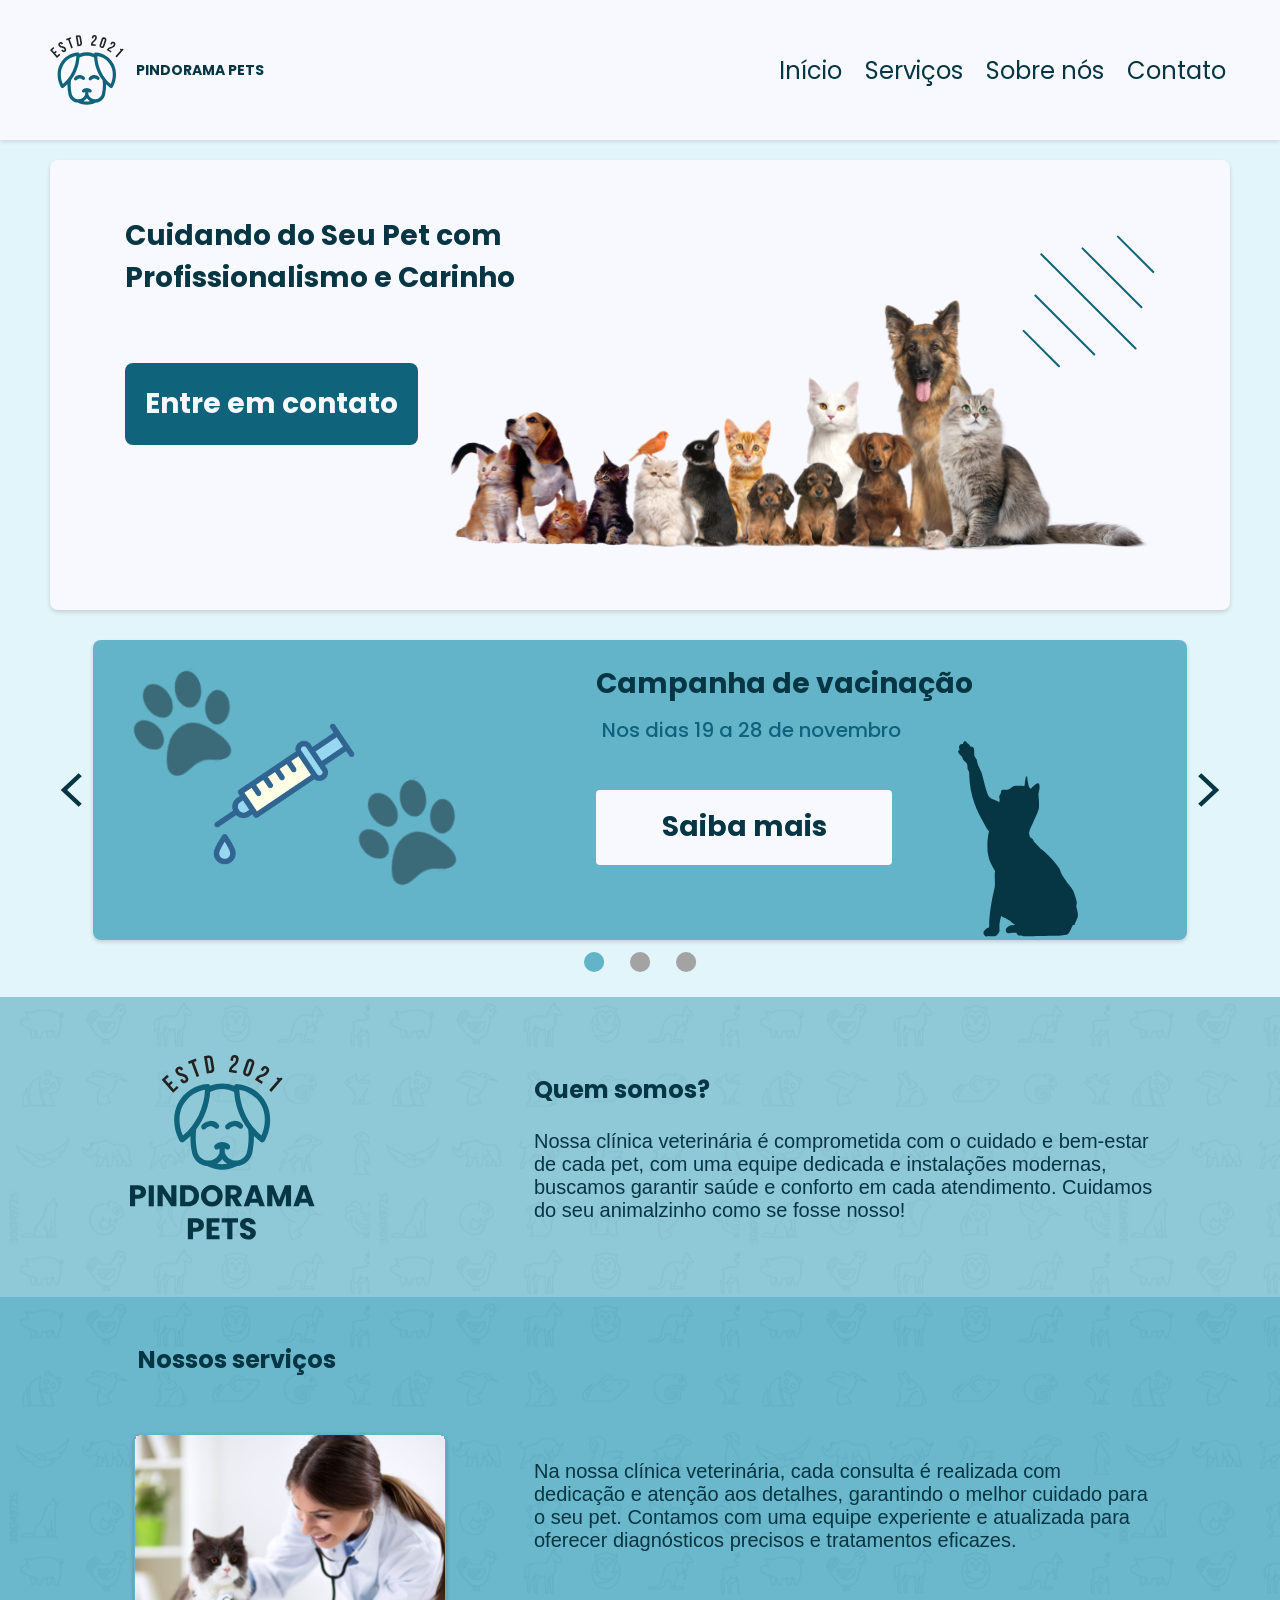
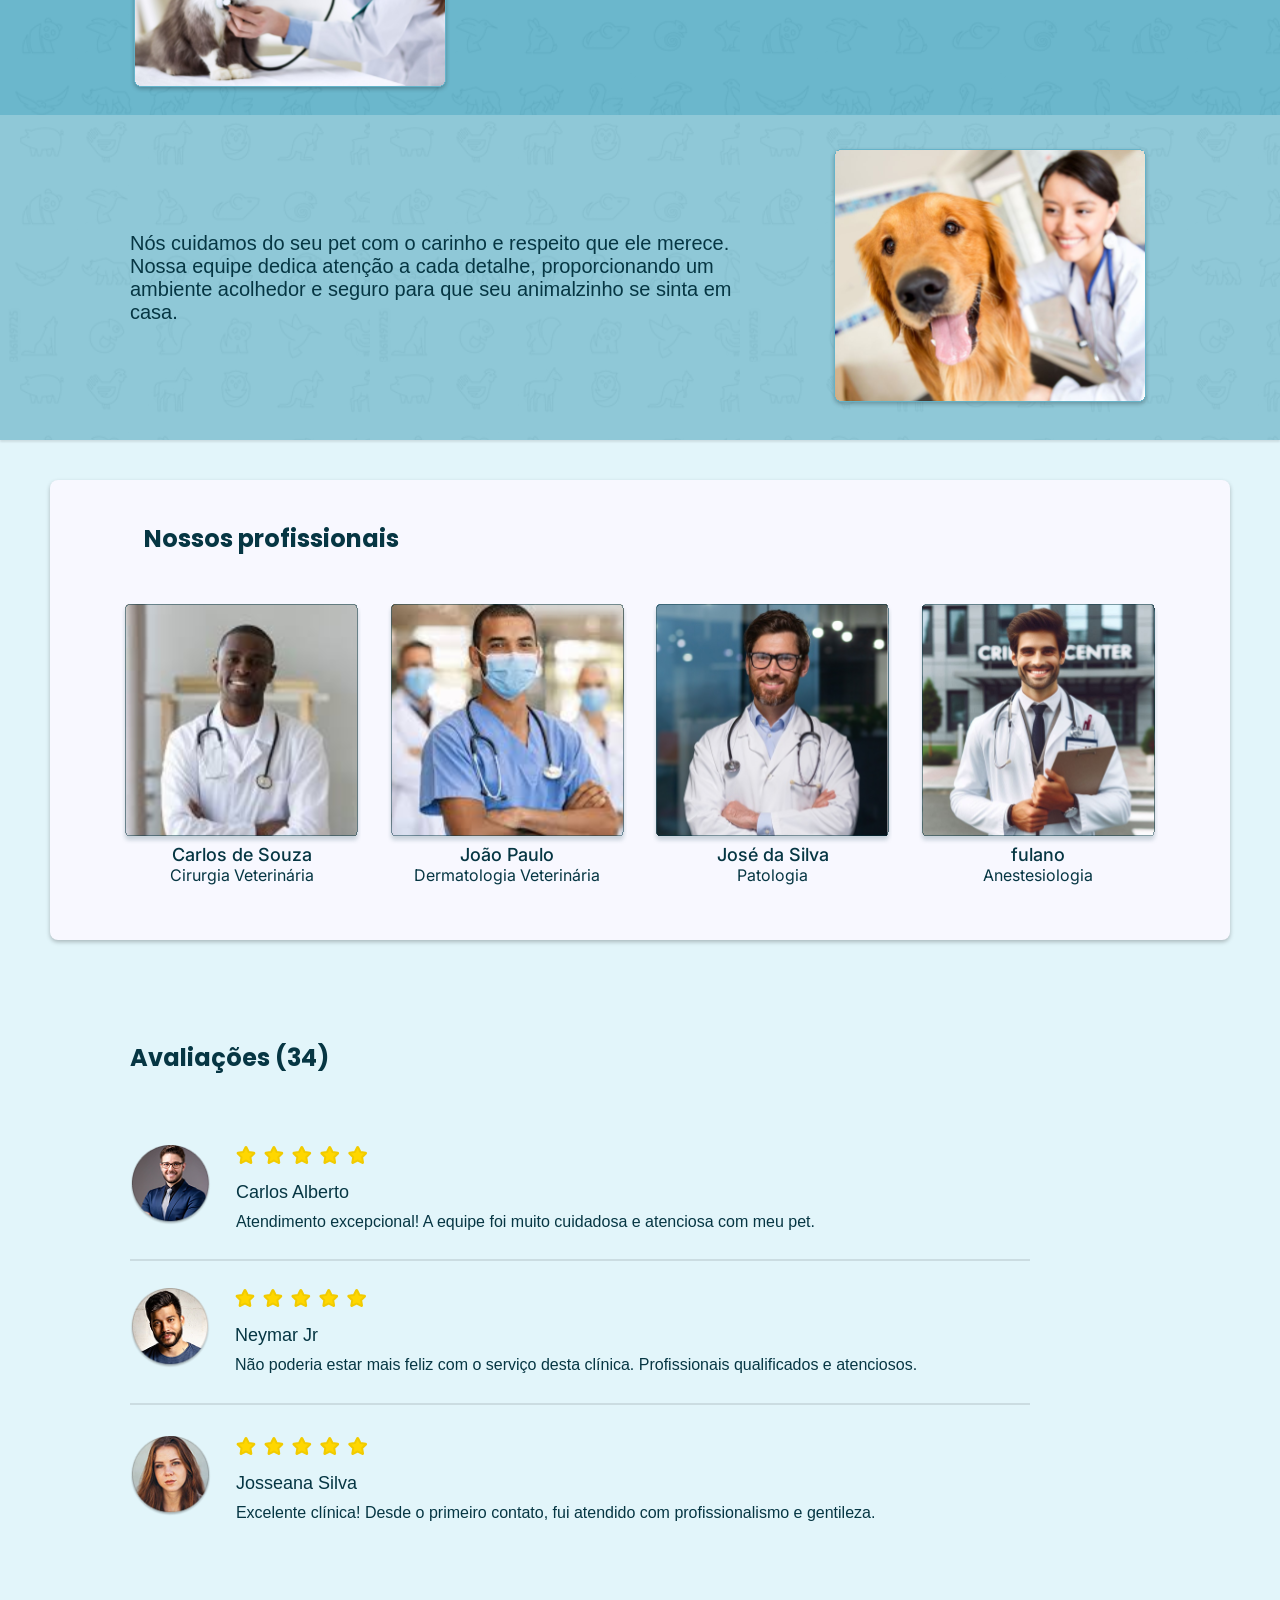
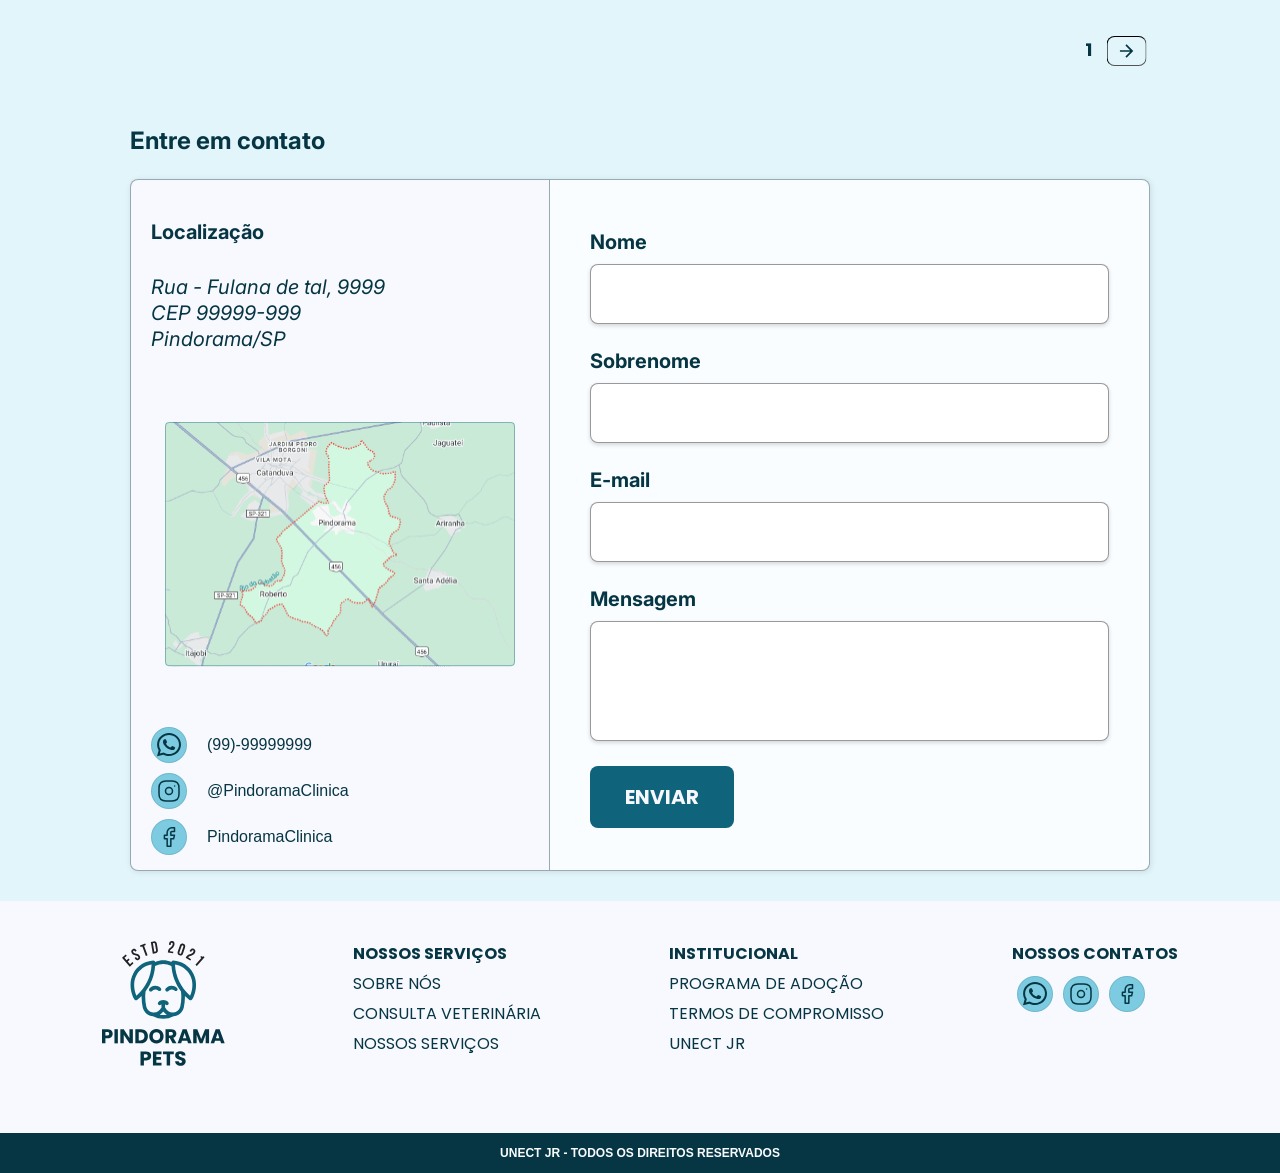
==== desktopModel.html @ da884e1f "feat: Ajuste da section "quem-somos" e ajuste para telas bem pequenas" ====
<!DOCTYPE html>

<html lang ="pt-BR">
    <head>
        <meta charset= "UTF-8">
        <meta name= "viewport" content= "width=device-width, initial-scale=1.0">
        <title>Pindorama Pets - Veterinária</title>

        <!--ícone da aba-->
        <link rel= "icon" href= "./imagens/logo/logo.svg">
        
        <!--Importação da fonte poppins-->
        <link rel="preconnect" href="https://fonts.googleapis.com">
        <link rel="preconnect" href="https://fonts.gstatic.com" crossorigin>
        <link href="https://fonts.googleapis.com/css2?family=Inter:ital,opsz,wght@0,14..32,100..900;1,14..32,100..900&
        family=Open+Sans:ital,wght@0,300..800;1,300..800&family=Poppins:ital,wght@0,100;0,200;0,300;0,400;0,500;0,600;
        0,700;0,800;0,900;1,100;1,200;1,300;1,400;1,500;1,600;1,700;1,800;1,900&display=swap" rel="stylesheet">
        
        <!--Arquivo de estilo externo-->
        <link rel="stylesheet" href= "style.css">

    </head>

    <body>
        <!--MENU-->
        <header>
            <div class = "container">
                <nav id= "nav-links">
                    <img id="menu-mobile" src = "imagens/header/menu.svg">
                    <div id= "nav-div">
                        <img id = "logoImagem" src = "imagens/logo/logoCompleta.svg" alt = "Logo Pindorama">
                        <span>PINDORAMA PETS</span>
                    </div>
                    
                    <ul>
                        <li><a href= "#inicio">Início</a></li>
                        <li><a href= "#servicos-1">Serviços</a></li>
                        <li><a href= "#quem-somos">Sobre nós</a></li>
                        <li><a href= "#contato">Contato</a></li>
                    </ul>
                </nav>
            </div>
        </header>
        
        <!--Conteúdo Principal-->
        <main>

            <!--Seçao Princial-->
            <section id = "inicio">
                <div class= "container">
                    <div id= "banner-central" >

                        <div class = "banner-central-imagens">
                            <!--Imagem dos pets-->
                            <img id = "pets-detalhe" src="imagens/banner-central/waveform.svg" alt="Detalhe">
                        </div>

                        <h1 id = texto-banner-central>Cuidando do Seu Pet com <br>Profissionalismo e Carinho</h1>
                        <a href= "#contato" id= "botao-banner">Entre em contato</a>

                        <div class = "banner-central-imagens">
                            <!--Imagem dos pets-->
                            <img id = "pets" src="imagens/banner-central/pets.svg" alt="Pets">
                        </div>
                    </div>

                    
                </div>
            </section>
           
            <!--Camapanha-->
           <section id= "campanha">
                <div class= "container" id ="campanha-coluna">

                    <div id="campanha-linha">

                        <button type="button" class="botao" id="arrow-back">
                            <img src="imagens/campanha/arrow-back.svg" alt="Seta Anterior">
                        </button>

                        <div id="carrossel-banners">

                            <!-------------------- Slide 1 -------------------->
                            <div class="slide banner-1 active">
                                <img id = "gato-sombra" src = "imagens/campanha/banner-1/gato-sombra.svg" alt="Sombra de gato">
                                <img id = "patinha-1" src = "imagens/campanha/banner-1/patinha.svg" alt="Patinha">
                                <img id = "patinha-2" src = "imagens/campanha/banner-1/patinha.svg" alt="Patinha">
                                <img id = "seringa" src = "imagens/campanha/banner-1/seringa.svg" alt="Seringa">
                                <span id = "titulo">Campanha de vacinação</span>
                                <span id = "texto">Nos dias 19 a 28 de novembro</span>
                                <button type="button" class="botao saiba-mais">Saiba mais</button>
                            </div>
                                
                            <!-------------------- Slide 2 -------------------->
                            <div class="slide banner-2">
                                <img id = "cachorro" src = "imagens/campanha/banner-2/cachorro.svg" alt = "Cachorro">
                                <img id = "gato-lateral" src = "imagens/campanha/banner-2/gato-lateral.svg" alt = "Gato espiando">
                                <span id = "titulo">Campanha de adoção</span>
                                <span id = "texto">Dê um lar cheio de amor a quem só quer te fazer feliz! 
                                    <br>Adote um amigo de quatro patas e transforme sua vida e a dele.</span>
                                <button type="button" class="botao saiba-mais">Saiba mais</button>
                            </div>
                                
                            <!-------------------- Slide 3 -------------------->
                            <div class="slide banner-3">
                                <img id = "agua" src = "imagens/campanha/banner-3/agua.svg" alt = "Gotas de água">
                                <img id = "gato-banho" src = "imagens/campanha/banner-3/gato-banho.svg" alt = "Gato tomando banho">
                                <img id = "guarda-chuve" src = "imagens/campanha/banner-3/guarda-chuva.svg" alt = "Guarda-chuva">
                                <span id = "titulo">Banho e tosa: cuidado e saúde para seu pet</span>
                                <span id = "texto">Nossa clínica dispõe do serviço de higiene para seu Pet 
                                    <br>permanecer limpo, cheiroso e longe de parasitas.  </span>
                                <button type="button" class="botao saiba-mais">Saiba mais</button>
                            </div>

                        </div>

                        <button type="button" class="botao" id="arrow-next">
                            <img src="imagens/campanha/arrow-next.svg" alt="Seta Próximo">
                        </button>

                    </div>

                    <div id="botoes-campanha">
                        <button type="button" class="botao botao-campanha active"></button>
                        
                        <button type="button" class="botao botao-campanha"></button>
                        
                        <button type="button" class="botao botao-campanha"></button>
                    </div>

                </div>
            </section> 
        

            <!--Quem somos?-->
            <section id="quem-somos">

                    <div class = "container-menor" id="div-quem-somos">

                        <div id="quem-somos-imagem">

                            <img id= "img-logo" src="imagens/logo/logoCompleta.svg">
                            <img id= "img-nome" src="imagens/logo/Logo-name.svg">

                        </div>
                        
                        <div id="quem-somos-texto">
                            <span id = "texto-titulo">Quem somos?</span>
                            <p><br>Nossa clínica veterinária é comprometida com o cuidado e bem-estar de cada pet, com uma equipe dedicada 
                            e instalações modernas, buscamos garantir saúde e conforto em cada atendimento.
                            <span id = "texto-destaque">Cuidamos do seu animalzinho como se fosse nosso!</span></p> 
                            
                        </div>

                    </div>

            </section>

            <!--Serviços-->
            <section id="servicos-1">

                <div class="container-menor" id="div-servicos-1">

                    <div id="servicos-1-imagem">

                        <span>Nossos serviços</span>
                        <img src="imagens/servicos/medica-gato.svg">

                    </div>

                    <p>Na nossa clínica veterinária, cada consulta é realizada com dedicação e atenção aos detalhes, 
                        garantindo o melhor cuidado para o seu pet. Contamos com uma equipe experiente e atualizada para 
                        oferecer diagnósticos precisos e tratamentos eficazes. </p>

                </div>

            </section>

            <section id="servicos-2">

                <div class="container-menor" id="div-servicos-2">

                    <p>Nós cuidamos do seu pet com o carinho e respeito que ele merece. Nossa equipe dedica atenção a cada 
                    detalhe, proporcionando um ambiente acolhedor e seguro para que seu animalzinho se sinta em casa. </p>

                    <img src="imagens/servicos/medica-cachorro.svg">

                </div>

            </section>

            <!-- Profissionais -->
            <section id="profissionais">
                <div class = "container" id = "div-profissionais">

                    <h2>Nossos profissionais</h2>
                    <div class="cards-profissionais">
                        <div class="card">
                            <img src="imagens/profissionais/medico1.svg" alt="Profissional 1">
                            <h3>Carlos de Souza</h3>
                            <p>Cirurgia Veterinária</p>
                        </div>
                        <div class="card">
                            <img src="imagens/profissionais/medico2.svg" alt="Profissional 2">
                            <h3>João Paulo</h3>
                            <p>Dermatologia Veterinária</p>
                        </div>
                        <div class="card">
                            <img src="imagens/profissionais/medico3.svg" alt="Profissional 3">
                            <h3>José da Silva</h3>
                            <p>Patologia</p>
                        </div>
                        <div class="card">
                            <img src="imagens/profissionais/medico4.svg" alt="Profissional 4">
                            <h3>fulano</h3>
                            <p>Anestesiologia</p>
                        </div>
                    </div>

                </div>
            </section>
            
            <!-- Avaliações -->
            <section id="avaliacoes">
                
                <div class="container-menor" id ="div-avaliacoes">

                    <h2>Avaliações (34)</h2>

                    <!---------------------- Página 1 ---------------------->

                    <div class="avaliacao active">

                        <img class = "user" src="imagens/avaliacoes/usuario 1.png" alt="Carlos Alberto">
                        <div class="avaliacao-coluna">

                            <img src="imagens/avaliacoes/stars.svg">
                            <h3>Carlos Alberto</h3>
                            <blockquote>Atendimento excepcional! A equipe foi muito cuidadosa e atenciosa com meu pet.</blockquote>
                        
                        </div>

                    </div>

                    <img class = "separacao" id = "separacao-1" src = "imagens/avaliacoes/separacao.svg" alt = "Separação">
                    
                    <div class="avaliacao pos-2 active">

                        <img class = "user" src="imagens/avaliacoes/usuario 2.png" alt="Neymar Jr">
                        <div class = "avaliacao-coluna">

                            <img src="imagens/avaliacoes/stars.svg">
                            <h3>Neymar Jr</h3>
                            <blockquote>Não poderia estar mais feliz com o serviço desta clínica. 
                                Profissionais qualificados e atenciosos.</blockquote>

                        </div>

                    </div>

                    <img class = "separacao" id = "separacao-2" src = "imagens/avaliacoes/separacao.svg" alt = "Separação">
                    
                    <div class="avaliacao pos-3 active">

                        <img class = "user" src="imagens/avaliacoes/usuario 3.png" alt="Jossana Silva">
                        <div class="usuario">
                            
                            <img src="imagens/avaliacoes/stars.svg">
                            <h3>Josseana Silva</h3>
                            <blockquote>Excelente clínica! Desde o primeiro contato, fui atendido com profissionalismo e gentileza.</blockquote>

                        </div>

                    </div>

                    <!---------------------- Página 2 ---------------------->

                    <div class="avaliacao">

                        <img class = "user" src="imagens/avaliacoes/usuario 1.png" alt="João Henrique">
                        <div class="usuario">
                            
                            <img src="imagens/avaliacoes/stars.svg">
                            <h3>João Henrique</h3>
                            <blockquote>Atendimento de primeira, cuidam muito bem dos animais e sempre explicam tudo com clareza.</blockquote>

                        </div>

                    </div>

                    <div class="avaliacao pos-2">

                        <img class = "user" src="imagens/avaliacoes/usuario 2.png" alt="Adamilton Jr">
                        <div class="usuario">
                            
                            <img src="imagens/avaliacoes/stars.svg">
                            <h3>Adamilton Jr</h3>
                            <blockquote>A clínica é muito bem equipada, e os profissionais são incríveis, mas o tempo de espera poderia ser menor.</blockquote>

                        </div>

                    </div>

                    <div class="avaliacao pos-3">

                        <img class = "user" src="imagens/avaliacoes/usuario 3.png" alt="Luciana da Silva">
                        <div class="usuario">
                            
                            <img src="imagens/avaliacoes/stars.svg">
                            <h3>Luciana da Silva</h3>
                            <blockquote>Profissionais capacitados e atenciosos, meu gato recebeu o melhor cuidado. Recomendo muito!</blockquote>

                        </div>

                    </div>

                    <!---------------------- Página 3 ---------------------->

                    <div class="avaliacao">

                        <img class = "user"src="imagens/avaliacoes/usuario 1.png" alt="Matheus Brito">
                        <div class="usuario">
                            
                            <img src="imagens/avaliacoes/stars.svg">
                            <h3>Matheus Brito</h3>
                            <blockquote>A equipe é super dedicada e o ambiente é acolhedor, perfeito para quem se importa com o bem-estar do pet.</blockquote>

                        </div>

                    </div>

                    <div class="avaliacao pos-2">

                        <img class = "user" src="imagens/avaliacoes/usuario 2.png" alt="Luiz Jr">
                        <div class="usuario">
                            
                            <img src="imagens/avaliacoes/stars.svg">
                            <h3>Luiz Jr</h3>
                            <blockquote>Atendimento excelente e muito atencioso! Meu pet recebeu todo o cuidado necessário e ficou ótimo.</blockquote>

                        </div>

                    </div>

                    <div class="avaliacao pos-3">

                        <img class = "user" src="imagens/avaliacoes/usuario 3.png" alt="Clariane da Silva">
                        <div class="usuario">
                            
                            <img src="imagens/avaliacoes/stars.svg">
                            <h3>Clariane da Silva</h3>
                            <blockquote>Fiquei satisfeita com o atendimento, mas achei os preços um pouco altos para alguns serviços.</blockquote>

                        </div>

                    </div>

                    <!----------------------- Botões ----------------------->

                    <div id = "paginas-avaliacao">

                        <button class = "seta" id = "seta-back"></button>
                        <span id = "pagina-atual-avaliacao">1</span>
                        <button class = "seta active" id = "seta-next"></button>

                    </div>

                </div>
            </section>
            
            <!-- Contato -->
            <section id="contato">
                <div class = "container-menor" id = "div-total-contato">
                    <h2>Entre em contato</h2>

                    <div class = "container-menor" id = "div-contato">
                        <div id = "div-localizacao">
                            <span id="titulo">Localização</span>
                            <span id="texto">
                                Rua - Fulana de tal, 9999<br>
                                CEP 99999-999<br>
                                Pindorama/SP
                            </span>
                            <img id = "mapa" src = "imagens/contato/mapa.svg">

                            <div id = "icones">

                                <div class = icon id = "whatsapp">
                                    <img id = "icon-whatsapp" src = "imagens/contato/icon-whatsapp.svg">
                                    <span>(99)-99999999</span>
                                </div>

                                <div class = icon id = "instagram">
                                    <img id = "icon-instagram" src = "imagens/contato/icon-instagram.svg">
                                    <span>@PindoramaClinica</span>
                                </div>

                                <div class = icon id = "facebook">
                                    <img id = "icon-facebook" src = "imagens/contato/icon-face.svg">
                                    <span>PindoramaClinica</span>
                                </div>

                            </div>

                        </div>

                        <form id = "form">

                            <div class="form-grupo">
                                <label for="nome">Nome</label>
                                <input type="text" id="nome" name="nome" required>
                            </div>

                            <div class="form-grupo">
                                <label for="sobrenome">Sobrenome</label>
                                <input type="text" id="sobrenome" name="sobrenome" required>
                            </div>

                            <div class="form-grupo">
                                <label for="email">E-mail</label>
                                <input type="email" id="email" name="email" required>
                            </div>

                            <div class="form-grupo">
                                <label for="mensagem">Mensagem</label>
                                <textarea id="mensagem" name="mensagem" row = "5" required></textarea>
                            </div>

                            <div class="form-grupo">
                                <button id = "submit" type="submit">ENVIAR</button>
                            </div>

                        </form>
                    </div>

                </div>
            </section>
        </main>
    
    <!-- Rodapé -->
        <footer>
            <div id="footer-linha">
                <div class="footer-coluna" id = "footer-imagem">
                    <img id= "footer-img-logo" src="imagens/logo/logoCompleta.svg">
                    <img id= "footer-img-nome" src="imagens/logo/Logo-name.svg">
                </div>
                <div class="footer-coluna">
                    <h4>NOSSOS SERVIÇOS</h4>
                    <ul>
                        <li>Sobre nós</li>
                        <li>Consulta veterinária </li>
                        <li>Nossos serviços</li>
                    </ul>
                </div>
                <div class="footer-coluna">
                    <h4>Institucional</h4>
                    <ul>
                        <li>Programa de adoção</li>
                        <li>Termos de compromisso</li>
                        <li>Unect Jr</li>
                    </ul>
                </div>
                <div class="footer-coluna">
                    <h4>Nossos contatos</h4>
                    <ul id = "contato-linha">
                        <li><img src = "imagens/contato/icon-whatsapp.svg"></li>
                        <li><img src = "imagens/contato/icon-instagram.svg"></li>
                        <li><img src = "imagens/contato/icon-face.svg"></li>
                    </ul>
                </div>
            </div>
            <div id="copyright">
                <p>UNECT JR - TODOS OS DIREITOS RESERVADOS</p>
            </div>
        </footer>

        <script src="script.js"></script>
    </body>
</html>
---- style.css ----
/*  VARIÁVEIS E CONFIGURAÇÕES GERAIS  */
:root {
  /* Cores CORRETAS */
  --primary-color: #063643;             /* cores principais: títulos, destaques, botões */
  --accent-color: #0F637A;              /* destaques de atenção: botões, bordas, ícones */
  --light-color: #F8F8FF;               /* fundos claros: seções, cards */
  --dark-color: #063643;                /* rodapé, textos escuros */
  --white-background: #E2F5FA;          /*fundos claros: profissionais, avaliações, contato, banner*/
  --nav-link-hover: #C0DEEA;            /*hover botao nav*/
  --banner-button-hover: #7CCBE0;       /*hover botao banner*/
  --blue-background: #63B3C9;           /*background do primeiro banner da campanha e do serviço*/
  --avaliacao-hover: #6BB7CB;           /*botao avaliacao hover*/
  --white: #FAFDFF;                     /*Usado em background e algumas letras*/

  --blue-light-background: #89C5D5;     /*background da parte de serviço e quem somos*/

  --font-Poppins: 'Poppins', sans-serif;
  --font-Inter: 'Inter', sans-serif;
  --font-Sans: 'Open Sans', sans-serif;
}

/* RESET E CONFIGURAÇÕES BASE */
* {
  margin: 0;
  padding: 0;
}
html {
  scroll-behavior: smooth;
}

.container{

  width: 100%;
  max-width: 1220px;
  margin: 0 auto;
  box-sizing: border-box;
  padding: 0 20px;

}

.container-menor{

  width: 100%;
  max-width: 1060px;
  margin: 0 auto;
  box-sizing: border-box;
  padding: 0 20px;

}

body {
  font-family: var(--font-Poppins);
  color: var(--dark-color);
  background-color: var(--white-background);
}

p {

  font-family: var(--font-Sans);

}

/*  CABEÇALHO  */
header {
  background-color: var(--light-color);
  display: flex;
  justify-content: center;
  box-shadow: 0px 2px 4px 0px rgba(0, 0, 0, 0.1);
  position: sticky;
  top: 0;
  z-index: 100;
  height: 140px;
}

#nav-links{

  display: flex;
  width: 100%;
  height: 100%;
  justify-content: space-between;

}

#nav-div{

  display: flex;
  align-items: center;

}

#logoImagem{

  height: 70px;
  width: auto;
  margin-right: 12px;

}

#nav-div span{

  font-weight: 700;
  font-size: 14px;

}

#nav-links ul{

  list-style: none;
  display: flex;
  align-items: center;

}

#nav-links li{

  margin-left: 15px;

}

#nav-links a{

  height: 100%;
  text-decoration: none;
  color: var(--dark-color);
  font-size: 24px;
  padding: 4px 4px;
  border-radius: 6px;
  transition: background-color 0.5s ease;

}

#nav-links a:hover{

  background-color: var(--nav-link-hover);

}

#menu-mobile{

  display: none;

}

/* ====== BANNER ====== */

#inicio{

  padding-top: 20px;
  padding-bottom: 30px;

}

#banner-central {
  position: relative;
  height: clamp(250px, 50dvw, 450px);
  width: 100%;
  box-sizing: border-box;
  padding: 55px 75px;
  background-color: var(--light-color);
  border-radius: 8px;
  box-shadow: 0px 2px 4px 0px rgba(0, 0, 0, 0.15);

}

#texto-banner-central{

  color: var(--dark-color);
  font-size: 28px;

}

#botao-banner{
  text-decoration: none;
  color: var(--light-color);  
  background-color: var(--accent-color);
  border-radius: 8px;
  padding: clamp(12px, 2vw, 20px);
  position: absolute;
  top: 45%;
  font-size: clamp(1rem, 2.5dvw, 1.75rem);
  font-weight: 700;
  transition: color 0.5s ease, background-color 0.5s ease;
}

#botao-banner:hover{

  color: var(--dark-color);
  background-color: var(--banner-button-hover);

}

.banner-central-imagens{

  max-width: 50%;
  max-height: 100%;

}

#pets-detalhe{

  width: clamp(150px, 25dvw, 283px);
  position: absolute;
  top: 0%;
  right: 0%;

}

#pets{

  max-height: 255px;
  width: clamp(360px, 60dvw, 717px);
  height: auto;
  position: absolute;
  bottom: clamp(30px, 5vw, 55px);
  right: clamp(40px, 7vw, 75px);

}

/* ====== CAMPANHA ====== */

#campanha-coluna{

  display: flex;
  flex-direction: column;

}

#campanha-linha{

  display:flex;
  flex-direction: row;
  align-items: center;

}

#carrossel-banners{

  height: 300px;
  width: 100%;
  max-width: 1180px;
  border-radius: 8px;
  position: relative;

}

.slide{

  width: 100%;
  height: 100%;

  border-radius: 8px;

  position: absolute;

  opacity: 0;
  transition: opacity 0.5s ease-in-out;
  box-shadow: 0px 2px 4px 0px rgba(0, 0, 0, 0.15);


}

.slide img{

  position: absolute;

}

.slide span{

  position: absolute;

}

.slide #titulo{

  font-size: clamp(1rem, 2.5dvw, 1.75rem);
  font-weight: 700;

}

.slide #texto{

  font-size: clamp(1rem, 1.75dvw, 1.25rem);
  font-weight: 500;

}

.slide.active{

  opacity: 1;
  z-index: 10;

}

.botao{

  padding: 0;
  background: none;
  border: none;
  cursor: pointer;

}

.botao-campanha{

  width: 21px;
  height: 20px;
  background-image: url(imagens/campanha/point.svg);
  background-repeat: no-repeat;
  background-position: center;
  background-size: contain;
  transition: background-image 0.4s ease;

}

.botao-campanha.active{

  background-image: url(imagens/campanha/point-blue.svg);
  background-repeat: no-repeat;

}

#arrow-back, #arrow-next{

  height: 40px;
  width: auto;

}

#botoes-campanha{

  display: flex;
  align-self: center;
  padding-top: 12px;
  padding-bottom: 25px;
  gap: 25px;

}

.saiba-mais{

  font-size: clamp(1rem, 2.5dvw, 1.75rem);
  background-color: var(--light-color);
  padding: 1.5% 6%;
  font-weight: 700;
  color: var(--dark-color);
  border-radius: 4px;
  font-family: var(--font-Poppins);
  position: absolute;

}

/* ====== BANNER 1 ====== */

.banner-1{

  background-color: var(--blue-background);

}

.banner-1 .saiba-mais{

  top:50%;
  left:46%;

  transition: color 0.5s ease, background-color 0.5s ease;

}

.banner-1 .saiba-mais:hover{

  color: var(--light-color);
  background-color: var(--dark-color);

}

#patinha-1{

  top: 6.5%;
  left: 2.5%;

}

#patinha-2{

  top: 43%;
  left: 23%

}

#seringa{

  top: 26.2%;
  left: 10.6%;

}

#gato-sombra{

  bottom: 1%;
  right: 10%

}

.banner-1 #titulo{

  left: 46%;
  top: 7.5%;

}

.banner-1 #texto{

  left: 46.5%;
  top: 25%;
  color: var(--accent-color);

}

/* ====== BANNER 2 ====== */

.banner-2{

  background-color: var(--dark-color);
  background-image: url(imagens/campanha/banner-2/background-patinha.svg);

}

.banner-2 .saiba-mais{

  bottom: 11%;
  left: 8.5%;

  transition: background-color 0.5s ease;

}

.banner-2 .saiba-mais:hover{

  background-color: var(--banner-button-hover);

}

.banner-2 #cachorro{

  position: absolute;
  bottom: 0;
  right: 23%

}

.banner-2 #gato-lateral{

  position: absolute;
  right: 0;

}

.banner-2 #titulo{

  color: #FFFFFF;
  left: 6%;
  top: 7%;

}

.banner-2 #texto{

  color: #FAFDFF;
  font-size: clamp(0.875rem, 1.75dvw, 1.125rem);
  width: 520px;
  left: 6.5%;
  top: 26%;

}

/* ====== BANNER 3 ====== */

.banner-3{

  background-color: var(--light-color);

}

.banner-3 .saiba-mais{

  background-color: var(--dark-color);
  color: var(--light-color);
  bottom: 11%;
  left: 8.7%;

  transition: color 0.5s ease, background-color 0.5s ease;

}

.banner-3 .saiba-mais:hover{

  background-color: var(--banner-button-hover);
  color: var(--dark-color);

}

.banner-3 #agua{

  right: 0;

}

.banner-3 #gato-banho{

  right: 2.5%;

}

.banner-3 #titulo{

  left: 6%;
  top: 7%;

}

.banner-3 #texto{

  color: var(--dark-color);
  left: 6%;
  top: 25%;

}

/* ====== QUEM SOMOS ====== */

#quem-somos{

  background-color: var(--blue-light-background);
  background-image: url(imagens/servicos/fundo-animais.svg);

}

#div-quem-somos{

  display: flex;
  flex-direction: row;
  height: 300px;
  align-items: center;
  justify-content: space-between;
  box-sizing: border-box;
  position: relative;

}

#quem-somos-imagem{

  display: flex;
  flex-direction: column;
  padding-right: 40px;

}

#quem-somos-imagem #img-logo{

  height: 115px;
  width: auto;

}

#quem-somos-imagem #img-nome{

  padding-top: 15px;
  height: 55px;
  width: auto;

}

#quem-somos-texto{

  display: flex;
  flex-direction: column;
  position: absolute;
  left: 40%;
  
}

#quem-somos-texto #texto-titulo{

  font-size: clamp(1.25rem, 3dvw, 1.5rem);
  font-weight: 700;

}

#quem-somos-texto p{

  max-width: 700px;
  font-size: clamp(1rem, 1.75dvw, 1.25rem);
  font-weight: 400;

}

#quem-somos-texto-mobile{

  display: none;
  font-size: 16px;


}

/* ====== SERVIÇOS 1 ====== */

#servicos-1{

  background-color: var(--blue-background);
  background-image: url(imagens/servicos/fundo-animais.svg);
  display: flex;
  flex-direction: row;
  
}

#div-servicos-1{

  display: flex;
  flex-direction: row;
  height: 418px;
  align-items: center;
  justify-content: space-between;
  position: relative;
  box-sizing: border-box;

}

#servicos-1-imagem img{

  width: clamp(160px, 35dvw ,320px);
  height: auto;
  padding-top: 120px;
  padding-right: 40px;

}

#servicos-1-imagem span{

  font-size: clamp(1.25rem, 3dvw, 1.5rem);
  font-weight: 700;
  position: absolute;
  left: 28px;
  top: 45px

}

#servicos-1 p{

  font-size: clamp(1rem, 1.75dvw, 1.25rem);
  font-weight: 400;
  max-width: 620px;
  position: absolute;
  left: 40%;

}

/* ====== SERVICOS 2 ====== */

#servicos-2{

  background-color: var(--blue-light-background);
  background-image: url(imagens/servicos/fundo-animais.svg);
  box-sizing: border-box;
  box-shadow: 0px 2px 2px 0px rgba(0, 0, 0, 0.1);

}

#servicos-2 img{

  width: clamp(160px, 35dvw ,320px);
  height: auto;
  padding-left: 40px;

}

#div-servicos-2{

  display: flex;
  flex-direction: row;
  height: 325px;
  align-items: center;
  justify-content: space-between;
  position: relative;

}

#servicos-2 p{

  font-size: clamp(1rem, 1.75dvw, 1.25rem);
  font-weight: 400;
  max-width: 620px;

}

/* ====== Profissionais ====== */

#profissionais{

  padding-top: 40px;
  margin-left: 20px;
  margin-right: 20px;

}

#div-profissionais{

  background-color: var(--light-color);
  border-radius: 8px;
  height: 460px;
  max-width: 1180px;
  box-shadow: 0px 2px 4px 0px rgba(0, 0, 0, 0.25);
  position: relative;

}

#div-profissionais h2{

  position: absolute;
  top: 9%;
  left: 8%

}

.cards-profissionais {

  display: flex;
  flex-direction: row;
  gap: clamp(15px, 2dvw, 30px);
  padding: 0px 30px;
  position: absolute;
  bottom: 43%;
  right: 50%;
  transform: translate(+50%, +50%)

}

.card{

  margin-top: 5px;
  display: flex;
  flex-direction: column;
  align-items: center;

}

.card img{
  
  width: clamp(120px, 21.5dvw ,240px);
  height: auto;

}

.card h3{

  font-weight: 500;
  font-size: clamp(0.875rem, 1.75dvw, 1.125rem);
  font-family: var(--font-Inter);

}

.card p{

  font-weight: 400;
  font-size: clamp(0.75rem, 1.5dvw, 1rem);
  font-family: var(--font-Inter);

}

/* ====== AVALIAÇÃOS ====== */

#avaliacoes{

  padding-top: 100px;

}

#div-avaliacoes{

  height: 626px;
  position: relative;

}

#div-avaliacoes h2{

  padding-bottom: 50px;

}

.avaliacao{

  display: flex;
  flex-direction: row;
  padding-bottom: 15px;
  padding-top: 20px;
  gap: 25px;
  position: absolute;

  opacity: 0;

}

.avaliacao.active{

  opacity: 1;

}

.pos-2{

  top:36.5%;

}

.pos-3{

  top: 60%;

}

#separacao-1{

  top:35%;

}

#separacao-2{

  top: 58%;

}

.avaliacao h3{

  font-weight: 400;
  font-size: clamp(0.875rem, 1.75dvw, 1.125rem);
  font-family: var(--font-Sans);
  padding-bottom: 10px;
  padding-top: 10px;
  
}

.avaliacao blockquote{

  max-width: 750px;
  font-family: var(--font-Sans);

}

.avaliacao .user{

  height: 80px;
  width: auto;

}

.separacao{

  width: clamp(450px, 80dvw, 900px);
  position: absolute;

}

#avaliacao-coluna{

  display: flex;
  flex-direction: column;

}

#paginas-avaliacao{

  position: absolute;
  display: flex;
  flex-direction: row;
  gap: 15px;
  bottom: 0;
  right: 0;
  transform: translate(-20%);

}

#pagina-atual-avaliacao{

  font-weight: 700;
  font-size: 18px;

}

.seta{

  width: 40px;
  height: 30px;
  border-radius: 8px;
  border-width: 1px;
  background: none;
  cursor: pointer;
  background-image: url(imagens/avaliacoes/seta-avaliacao-preta.svg);
  background-repeat: no-repeat;
  background-position: center;

  opacity: 0;

}

.seta.active{
    
  opacity: 1;

}

.seta:hover{

  background-color: var(--avaliacao-hover);

}

.seta.clicado{

  background-color: var(--dark-color);
  background-image: url(imagens/avaliacoes/seta-avaliacao-branca.svg);

}

#seta-next{

  transform: rotate(180deg);

}

/* ====== CONTATO ====== */

#contato{

  padding-bottom: 30px;

}

#contato *{

  font-family: var(--font-Inter);

}

#div-total-contato{

  height: 745px;
  display: flex;
  flex-direction: column;  
  align-items: flex-start;
  margin-top: 60px;

}

#div-contato{

  box-sizing: border-box;
  padding: 0;
  display: flex;
  flex-direction: row;
  border-radius: 8px;
  box-shadow: 1px 1px 6px rgba(0,0,0,0.1);
  margin-top: auto;
  

}

#div-localizacao{

  box-sizing: border-box;
  max-width: 420px;
  height: 692px;
  width: 100%;
  background-color: var(--light-color);
  border-bottom-left-radius: 8px;
  border-top-left-radius: 8px;
  border-style: solid;
  border-width: 1px;
  border-color: rgba(6, 54, 67, 0.4);
  display: flex;
  flex-direction: column;
  align-items: flex-start;
}

#div-localizacao *{

  padding-left: 20px;

}

#div-localizacao #titulo{

  padding-top: 40px;
  font-size: 20px;
  font-weight: 700;

}

#div-localizacao #texto{

  padding-top: 30px;
  text-align: left;
  font-size: 20px;
  font-style: italic;
  line-height: 26px;

}

#icones{

  padding-left: 0px;
  display: flex;
  flex-direction: column;
  align-items: flex-start;
  gap: 10px;
  margin-top: auto;
  padding-bottom: 15px;

}

#icones *{

  font-family: var(--font-Sans);

}

#icones img{

  padding-left: 0px;

}

#mapa{

  max-width: clamp(175px, 40dvw ,350px);
  height: auto;
  margin-top: 70px;
  padding: 0;
  display:flex;
  align-self: center;

}

.icon{

  display: flex;
  align-items: center;

}

.icon span{

  padding-left: 10px;
  
}

/* ====== FORMULÁRIO ====== */

#form{

  box-sizing: border-box;
  max-width: 620px;
  width: 100%;
  height: 692px;
  background-color: var(--white);
  margin: 0;
  border-bottom-right-radius: 8px;
  border-top-right-radius: 8px;
  border-style: solid;
  border-width: 1px;
  border-color: rgba(6, 54, 67, 0.4);
  border-left-width: 0;
  display: flex;
  align-items: flex-start;
  flex-direction: column;
  gap: 25px;

}

#form input,
#form textarea{

  max-width: 520px;
  width: 100%;
  height: 60px;
  border-radius: 8px;
  border-width: 1px;
  border-style: solid;
  border-color: rgba(0,0,0, 0.4);
  box-shadow: 0px 2px 4px 0px rgba(0, 0, 0, 0.15);
  box-sizing: border-box;
  font-size: 20px;

}

#form textarea{

  resize: none;

}

#form #mensagem{

  height: 120px;

}

.form-grupo{

  box-sizing: border-box;
  padding-right: 40px;
  padding-left: 40px;
  width: 100%;
  display: flex;
  flex-direction: column;

}

.form-grupo:first-child{

  padding-top: 50px;

}

#form label{

  font-size: 20px;
  font-weight: 700;
  padding-bottom: 10px;

}

#submit{

  background-color: var(--accent-color);
  color: var(--light-color);
  max-width: 144px;
  box-sizing: border-box;
  font-size: 20px;
  font-weight: 700;
  border-radius: 8px;
  padding: 16px 20px;
  border-style:none;
  font-family: var(--font-Poppins);
  cursor: pointer;

}

#submit:hover{

  background-color: var(--dark-color);

}

/* ====== RODAPÉ ====== */

#footer-linha{

  display: flex;
  flex-direction: row;
  height: 232px;
  background-color: var(--light-color);
  width: 100%;
  justify-content: center;
  align-items: top;

  gap: clamp(55px, 10dvw, 200px);
  box-sizing: border-box;
  padding: 40px;
  
}

.footer-coluna{

  display:flex;
  flex-direction: column;

}

#footer-imagem{

  align-items: center;

}

#footer-img-logo{

  padding-bottom: 10px;

}

.footer-coluna h4{

  text-transform: uppercase;

}

.footer-coluna li{

  list-style: none;
  text-transform: uppercase;
  padding-top: 5px;

}

#footer-img-logo{

  width: 82.5px;
  height: auto;

}

#footer-img-nome{

  width: 123px;
  height: auto;

}

#contato-linha{

  display: flex;
  flex-direction: row;
  gap: 10px;
  box-sizing: border-box;
  padding: 5px;

}

#copyright{

  background-color: var(--dark-color);
  color: var(--white);
  height: 40px;
  font-size: 12px;
  font-weight: 700;
  display: flex;
  justify-content: center;
  align-items: center;

}
/* ====== RESPONSIVIDADE (CELULAR) ====== */
@media (max-width: 768px) {
  
  .container, .container-menor {
    padding: 0 15px;
  }

  /* ====== HEADER MOBILE ====== */
  header {
    height: auto;
    padding: 10px 0;
    border-top: 40px solid var(--white-background);
    box-shadow: none;
    position: relative;
  }

  #nav-links ul,
  #nav-links li,
  #nav-links span {
    display: none;
  }

  #nav-links {
    position: relative;
    height: 70px;
    justify-content: center;
  }

  #logoImagem {
    margin: 0;
    height: 44px;
    width: auto;
    position: absolute;
    left: 50%;
    top: 50%;
    transform: translate(-50%, -50%);
  }
  
  #menu-mobile {
    display: block;
    position: absolute;
    top: 50%;
    left: 20px;
    transform: translateY(-50%);
    background: none;
    border: none;
    cursor: pointer;
    z-index: 1000;
  }

  /* ====== BANNER CENTRAL MOBILE ====== */
  #inicio {
    padding: 0;
    margin-top: 20px;
  }

  #banner-central {
    background-color: var(--white-background);
    box-shadow: none;
    padding: 20px;
    height: auto;
    min-height: 300px;
    position: relative;
    text-align: center;
  }

  #texto-banner-central {
    font-size: 20px;
    position: static;
    margin-bottom: 20px;
    display: block;
  }

  #botao-banner {
    position: relative;
    top: auto;
    left: auto;
    transform: none;
    margin: 20px auto;
    display: block;
    width: 200px;
    text-align: center;
  }

  .banner-central-imagens {
    max-width: 100%;
  }

  #pets-detalhe {
    width: 80%;
    position: absolute;
    top: -10%;
    right: 10%;
    z-index: 1;
  }

  #pets {
    width: 90%;
    max-width: 300px;
    position: relative;
    bottom: auto;
    right: auto;
    transform: none;
    margin: 0 auto;
    display: block;
  }

  /* ====== CAMPANHA MOBILE ====== */
  
  #campanha{

    display: none;

  }


  /* ====== QUEM SOMOS MOBILE ====== */

  #div-quem-somos {
    flex-direction: column;
    height: 356px;
    padding: 30px 0;
    text-align: center;
    position: relative;
    justify-content: flex-end;
    box-sizing: border-box;
  }

  #quem-somos-imagem {
    padding-right: 0;
    height: 102.5px;
    width: 167px;
  }

  #quem-somos-imagem #img-logo{

    height: 102.5px;

  }

  #quem-somos-texto {
    position: static;
    padding: 0 15px;
  }

  #quem-somos-texto #texto-titulo {
    width: 100%;
    font-size: 28px;
    position: absolute;
    left: 50%;
    top: 10%;
    transform: translate(-50%);

  }

  #quem-somos-texto p {
    max-width: 100%;
    font-size: 14px;
    line-height: 20px;
  }

  #texto-destaque{

    font-size: 16px;
    font-weight: 700;
    display: inline-block;
    margin-top: 10px;

  }

  /* ====== SERVIÇOS MOBILE ====== */

  #div-servicos-2{

    display: none;

  }

  #div-servicos-1{
    flex-direction: column;
    height: auto;
    padding: 30px 0;
    text-align: center;
  }

  #servicos-1-imagem span {
    position: static;
    display: block;
    margin-bottom: 15px;
    font-size: 18px;
  }

  #servicos-1 p {
    position: static;
    padding: 0 15px;
    font-size: 14px;
  }

  #servicos-1-imagem img{
    padding: 20px 0;
    width: 70%;
    max-width: 250px;
  }

  /* ====== PROFISSIONAIS MOBILE ====== */
  #profissionais {
    padding-top: 20px;
  }

  #div-profissionais {
    height: auto;
    padding: 20px 0;
  }

  #div-profissionais h2 {
    position: static;
    text-align: center;
    margin-bottom: 20px;
    font-size: 20px;
  }

  .cards-profissionais {
    position: static;
    transform: none;
    flex-direction: column;
    align-items: center;
    gap: 20px;
    padding: 0 15px;
  }

  .card img {
    width: 150px;
  }

  .card h3 {
    font-size: 16px;
  }

  .card p {
    font-size: 14px;
  }

  /* ====== AVALIAÇÕES MOBILE ====== */
  #avaliacoes {
    padding-top: 30px;
  }

  #div-avaliacoes {
    height: auto;
    min-height: 400px;
    padding: 20px 0;
  }

  #div-avaliacoes h2 {
    padding-bottom: 20px;
    text-align: center;
    font-size: 20px;
  }

  .avaliacao {
    position: static;
    opacity: 1;
    flex-direction: column;
    align-items: center;
    text-align: center;
    padding: 15px;
    margin-bottom: 20px;
    background-color: var(--light-color);
    border-radius: 8px;
    box-shadow: 0 2px 4px rgba(0,0,0,0.1);
  }

  .avaliacao.active {
    opacity: 1;
  }

  .pos-2,
  .pos-3 {
    position: static;
  }

  .avaliacao .user {
    height: 60px;
    width: 60px;
    margin-bottom: 10px;
  }

  .avaliacao h3 {
    font-size: 16px;
    padding: 5px 0;
  }

  .avaliacao blockquote {
    max-width: 100%;
    font-size: 14px;
    line-height: 1.4;
  }

  .separacao {
    display: none;
  }

  #paginas-avaliacao {
    position: static;
    transform: none;
    justify-content: center;
    margin-top: 20px;
    padding: 10px 0;
  }

  .seta {
    opacity: 1;
    width: 35px;
    height: 35px;
  }

  .avaliacao:not(.active) {
    display: none;
  }

  /* ====== CONTATO MOBILE ====== */
  #contato {
    padding-bottom: 20px;
  }

  #div-total-contato {
    height: auto;
    margin-top: 30px;
    padding: 0;
    height: 529px;
    background-color: var(--white);
    align-items: center;
    box-sizing: border-box;
    justify-content: flex-end;
    vertical-align: center;
  }

  #div-total-contato:first-child{

    justify-content: center;

  }

  #div-contato {
    flex-direction: column;
    margin-top: 0;
    box-shadow: none;
    justify-content: flex-end;
    vertical-align: center;
  }

  #div-contato h2{

    display: flex;
    padding-top: 30px;


  }

  #div-localizacao{

    display: none;

  }

  #form {
    width: 100%;
    max-width: 100%;
    height: 453px;
    border-radius: 0;
    border: none;
    box-shadow: 0px 4px 4px 0px rgba(0, 0, 0, 0.25);
    gap: 15px;
    justify-content: flex-end;
  }

  .form-grupo:first-child{

    padding-top: 0;
    
  }

  .form-grupo:last-child{

    padding-bottom: 25px;
    padding-top: 10px;

  }

  #form label{

    font-size: 13.1px;
    padding-bottom: 5px;

  }

  #form input{
    max-width: 100%;
    font-size: 16px;
    height: 40px;
  }

  #form #mensagem {
    height: 78px;
    max-width: 100%;
  }

  #mapa {
    width: 100%;
    max-width: 300px;
    margin: 20px auto;
  }

  #submit {
    margin: 0 auto;
    font-size: 16px;
    width: 147.35px;
    height: 56.28px;
    padding: 0;
  }

  /* ====== FOOTER MOBILE ====== */
  #footer-linha {
    flex-direction: column;
    height: auto;
    gap: 30px;
    padding: 30px 20px;
    text-align: center;
  }

  .footer-coluna {
    align-items: center;
  }

  #contato-linha {
    justify-content: center;
  }

  .footer-coluna h4 {
    font-size: 16px;
  }

  .footer-coluna li {
    font-size: 14px;
  }

  #footer-imagem{

    display: none;

  }

  /* ====== UTILITÁRIOS ====== */
  #img-nome {
    display: none;
  }
}

/* ====== Correções para telas muito pequenas ====== */
@media (max-width: 480px) {
  #texto-banner-central {
    font-size: 18px;
  }
  
  #botao-banner {
    width: 180px;
    font-size: 16px;
    padding: 12px;
  }
  
  .card img {
    width: 120px;
  }
  
  .avaliacao .user {
    height: 50px;
    width: 50px;
  }
  
  #carrossel-banners {
    height: 220px;
  }
  
  
}

@media (max-width: 360px){

  #div-quem-somos{

    padding: 15px 0;

  }

  #quem-somos-texto #texto-titulo{

    top: 5%;

  }
}
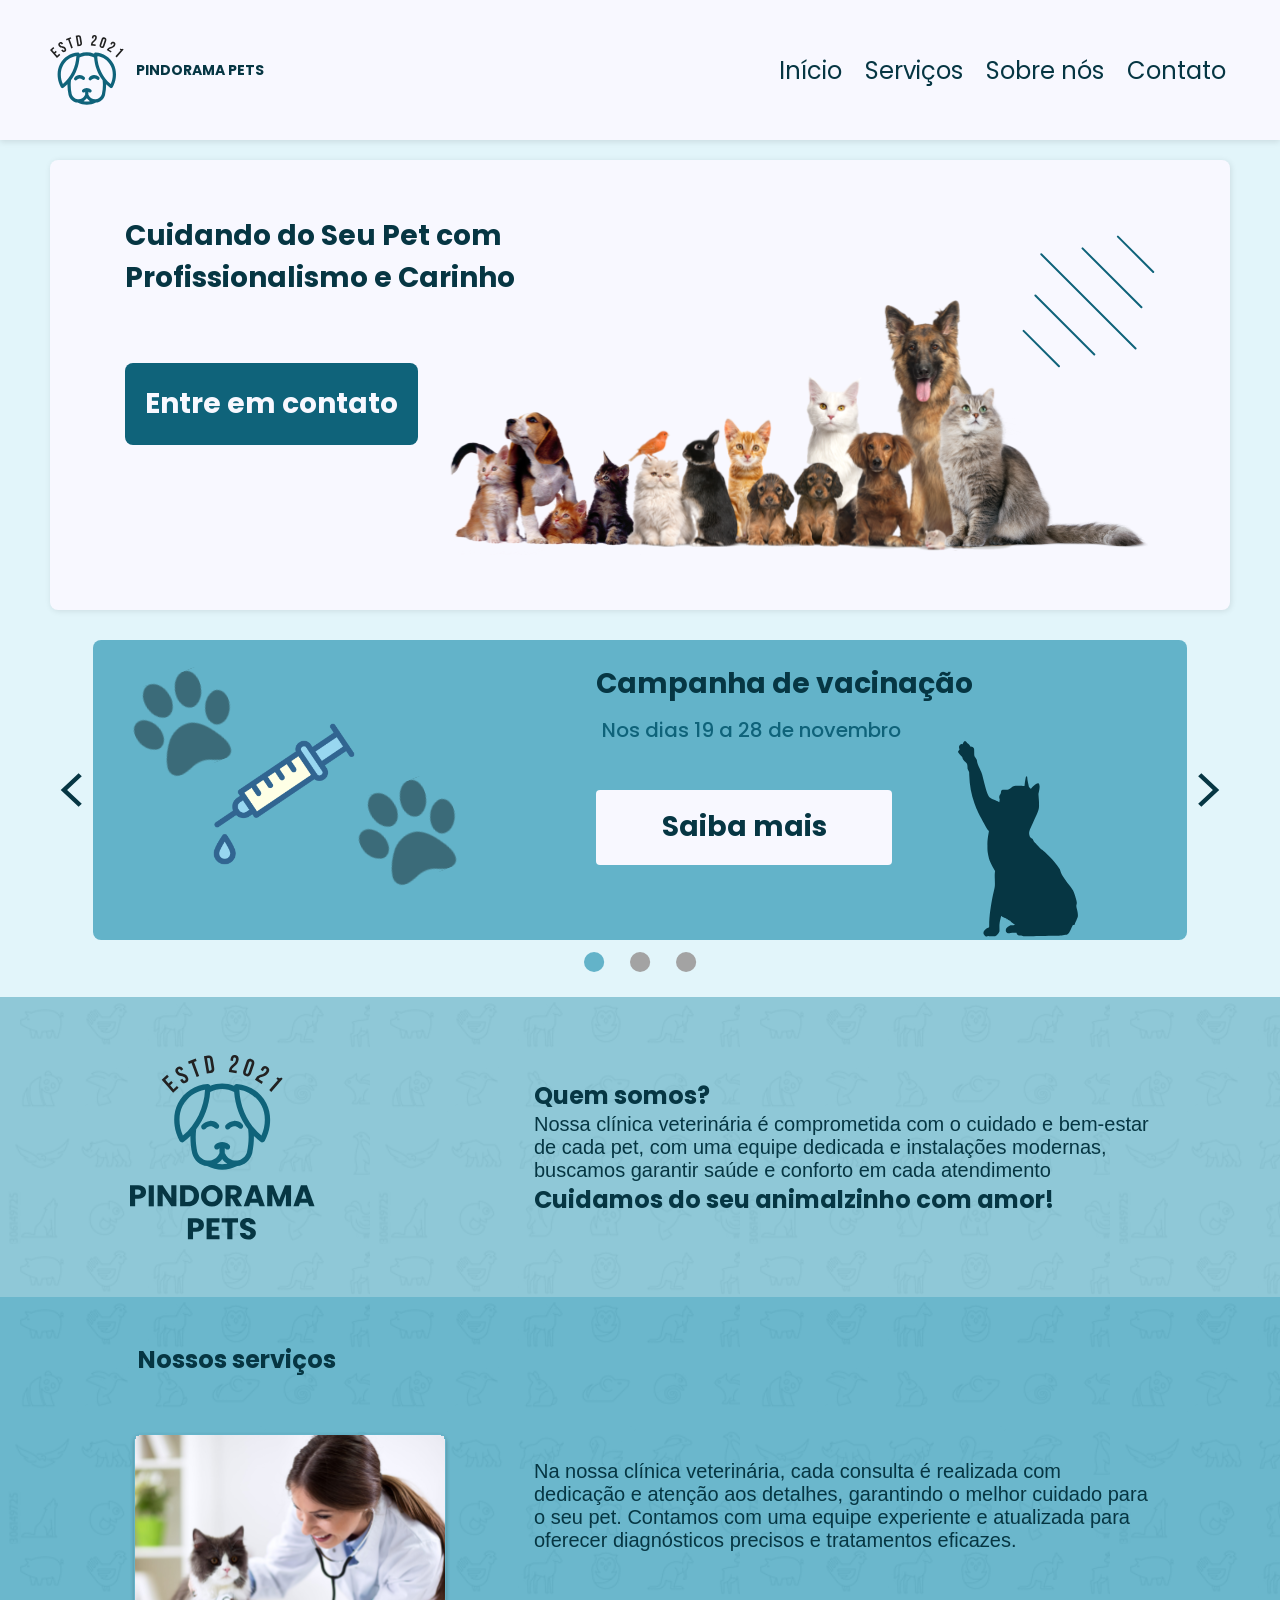
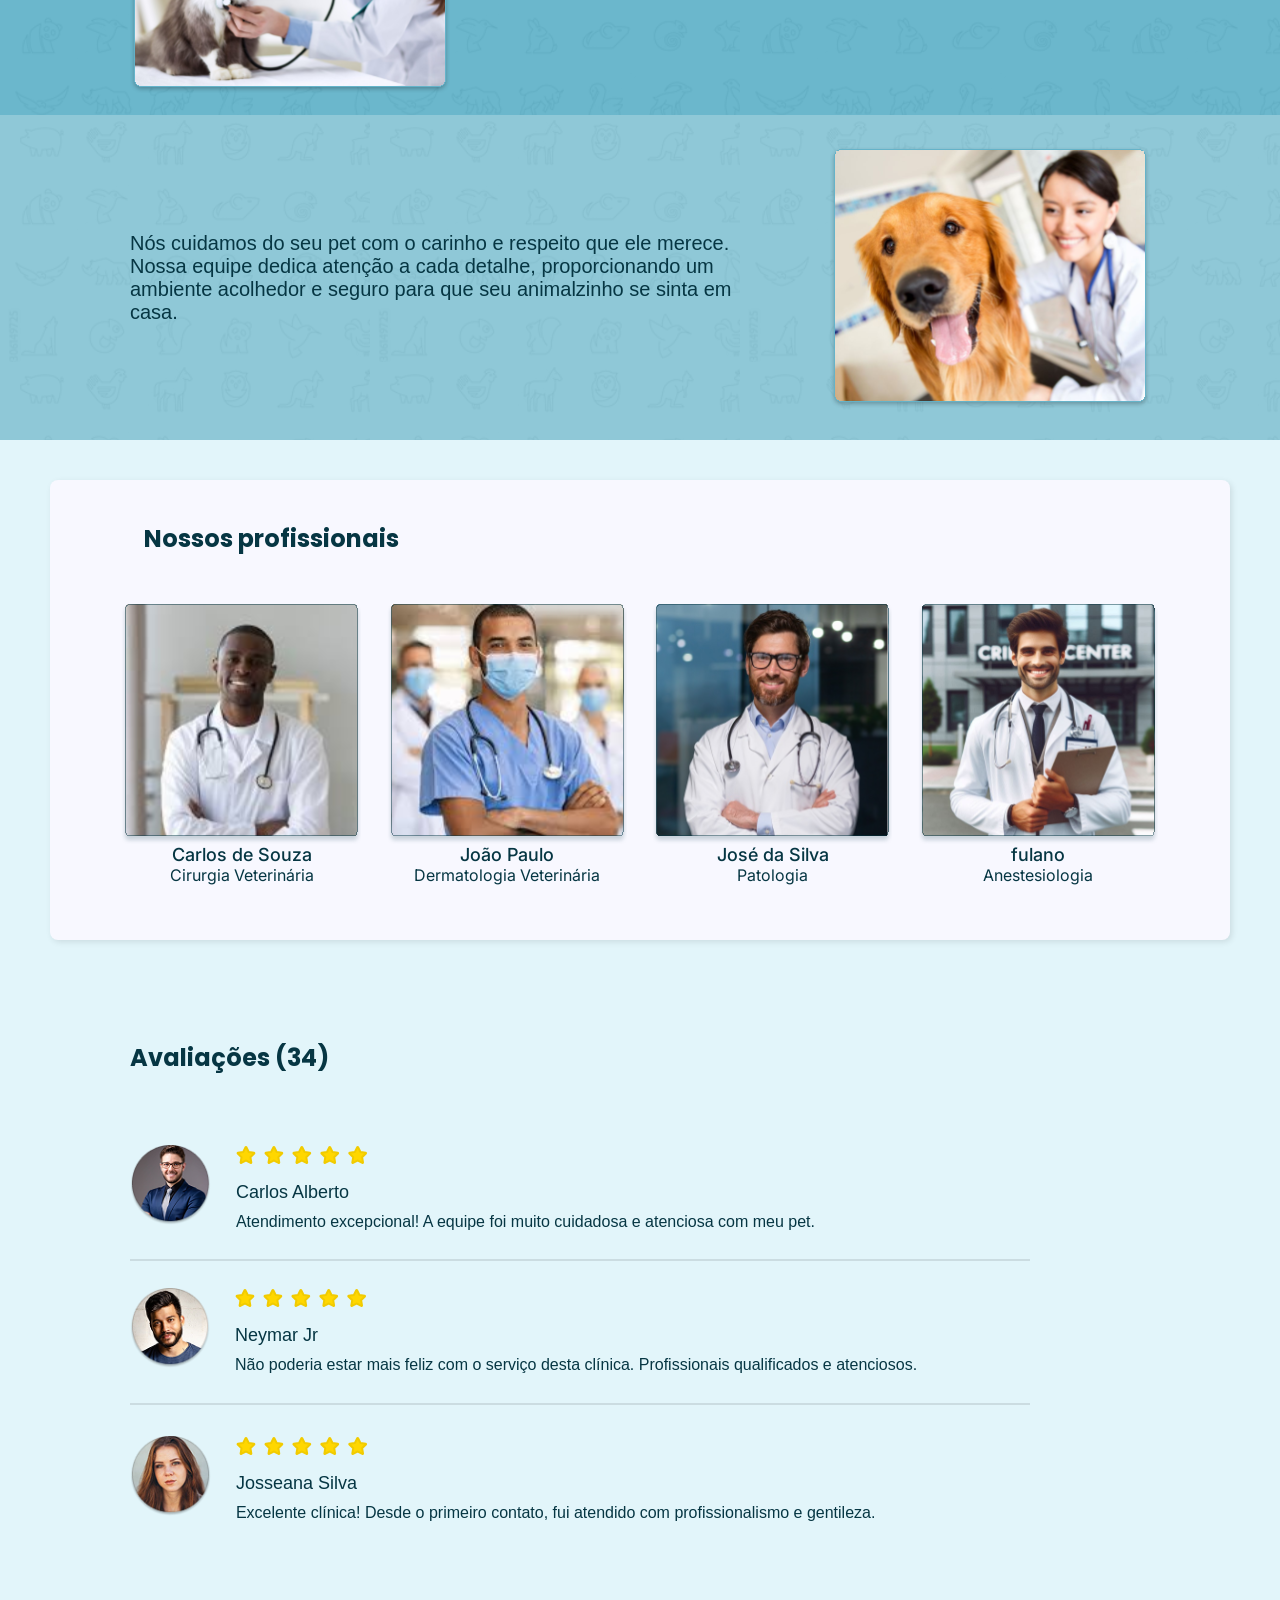
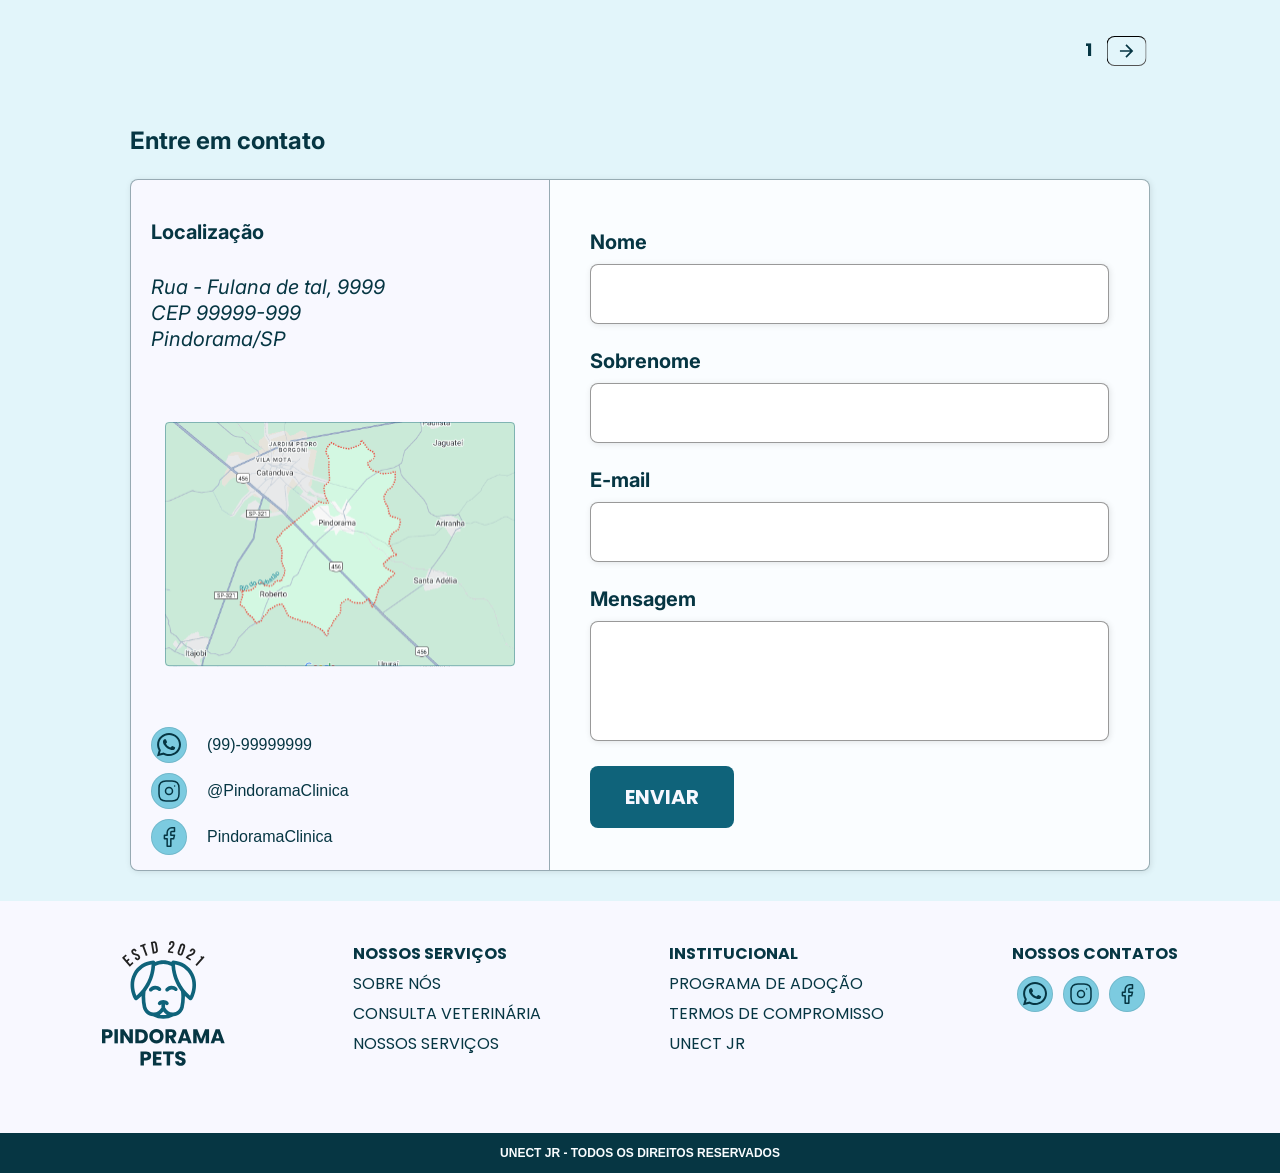
==== commit cb79fb42: "fix: corrige seção quem somos no mobile e ajusta responsividade" ====
--- a/desktopModel.html
+++ b/desktopModel.html
@@ -46,27 +46,32 @@
         <main>
 
             <!--Seçao Princial-->
-            <section id = "inicio">
-                <div class= "container">
-                    <div id= "banner-central" >
-
-                        <div class = "banner-central-imagens">
-                            <!--Imagem dos pets-->
-                            <img id = "pets-detalhe" src="imagens/banner-central/waveform.svg" alt="Detalhe">
-                        </div>
-
-                        <h1 id = texto-banner-central>Cuidando do Seu Pet com <br>Profissionalismo e Carinho</h1>
-                        <a href= "#contato" id= "botao-banner">Entre em contato</a>
-
-                        <div class = "banner-central-imagens">
-                            <!--Imagem dos pets-->
-                            <img id = "pets" src="imagens/banner-central/pets.svg" alt="Pets">
-                        </div>
-                    </div>
-
-                    
-                </div>
-            </section>
+           <!-- Seção Principal -->
+<section id="inicio">
+  <div class="container">
+    <div id="banner-central">
+
+      <div class="banner-central-imagens">
+        <!-- Imagem do detalhe -->
+        <img id="pets-detalhe" src="imagens/banner-central/waveform.svg" alt="Detalhe">
+      </div>
+
+      <h1 id="texto-banner-central">
+        Cuidando do Seu Pet com <br>Profissionalismo e Carinho
+      </h1>
+
+      <div class="banner-central-imagens">
+        <!-- Imagem dos pets -->
+        <img id="pets" src="imagens/banner-central/pets.svg" alt="Pets">
+      </div>
+
+      <!-- Botão movido para baixo da imagem -->
+      <a href="#contato" id="botao-banner">Entre em contato</a>
+
+    </div>
+  </div>
+</section>
+
            
             <!--Camapanha-->
            <section id= "campanha">
@@ -80,7 +85,6 @@
 
                         <div id="carrossel-banners">
 
-                            <!-------------------- Slide 1 -------------------->
                             <div class="slide banner-1 active">
                                 <img id = "gato-sombra" src = "imagens/campanha/banner-1/gato-sombra.svg" alt="Sombra de gato">
                                 <img id = "patinha-1" src = "imagens/campanha/banner-1/patinha.svg" alt="Patinha">
@@ -91,7 +95,6 @@
                                 <button type="button" class="botao saiba-mais">Saiba mais</button>
                             </div>
                                 
-                            <!-------------------- Slide 2 -------------------->
                             <div class="slide banner-2">
                                 <img id = "cachorro" src = "imagens/campanha/banner-2/cachorro.svg" alt = "Cachorro">
                                 <img id = "gato-lateral" src = "imagens/campanha/banner-2/gato-lateral.svg" alt = "Gato espiando">
@@ -101,7 +104,6 @@
                                 <button type="button" class="botao saiba-mais">Saiba mais</button>
                             </div>
                                 
-                            <!-------------------- Slide 3 -------------------->
                             <div class="slide banner-3">
                                 <img id = "agua" src = "imagens/campanha/banner-3/agua.svg" alt = "Gotas de água">
                                 <img id = "gato-banho" src = "imagens/campanha/banner-3/gato-banho.svg" alt = "Gato tomando banho">
@@ -143,18 +145,12 @@
                             <img id= "img-nome" src="imagens/logo/Logo-name.svg">
 
                         </div>
-                        
                         <div id="quem-somos-texto">
-                            <span id = "texto-titulo">Quem somos?</span>
-                            <p><br>Nossa clínica veterinária é comprometida com o cuidado e bem-estar de cada pet, com uma equipe dedicada 
-                            e instalações modernas, buscamos garantir saúde e conforto em cada atendimento.
-                            <span id = "texto-destaque">Cuidamos do seu animalzinho como se fosse nosso!</span></p> 
-                            
-                        </div>
-
-                    </div>
-
-            </section>
+                            <span id="texto-titulo">Quem somos?</span>
+                            <p>Nossa clínica veterinária é comprometida com o cuidado e bem-estar de cada pet, com uma equipe dedicada e instalações modernas, buscamos garantir saúde e conforto em cada atendimento</p>
+                            <span class="frase-destaque">Cuidamos do seu animalzinho com amor!</span>
+                        </div>       
+                         </section>
 
             <!--Serviços-->
             <section id="servicos-1">
--- a/style.css
+++ b/style.css
@@ -65,7 +65,7 @@
   background-color: var(--light-color);
   display: flex;
   justify-content: center;
-  box-shadow: 0px 2px 4px 0px rgba(0, 0, 0, 0.1);
+  box-shadow: 0 2px 6px rgba(0,0,0,0.1);
   position: sticky;
   top: 0;
   z-index: 100;
@@ -158,8 +158,7 @@
   padding: 55px 75px;
   background-color: var(--light-color);
   border-radius: 8px;
-  box-shadow: 0px 2px 4px 0px rgba(0, 0, 0, 0.15);
-
+  box-shadow: 1px 1px 6px rgba(0,0,0,0.1);
 }
 
 #texto-banner-central{
@@ -254,8 +253,6 @@
 
   opacity: 0;
   transition: opacity 0.5s ease-in-out;
-  box-shadow: 0px 2px 4px 0px rgba(0, 0, 0, 0.15);
-
 
 }
 
@@ -580,7 +577,7 @@
   
 }
 
-#quem-somos-texto #texto-titulo{
+#quem-somos-texto span{
 
   font-size: clamp(1.25rem, 3dvw, 1.5rem);
   font-weight: 700;
@@ -662,7 +659,7 @@
   background-color: var(--blue-light-background);
   background-image: url(imagens/servicos/fundo-animais.svg);
   box-sizing: border-box;
-  box-shadow: 0px 2px 2px 0px rgba(0, 0, 0, 0.1);
+
 
 }
 
@@ -698,8 +695,6 @@
 #profissionais{
 
   padding-top: 40px;
-  margin-left: 20px;
-  margin-right: 20px;
 
 }
 
@@ -709,7 +704,7 @@
   border-radius: 8px;
   height: 460px;
   max-width: 1180px;
-  box-shadow: 0px 2px 4px 0px rgba(0, 0, 0, 0.25);
+  box-shadow: 2px 2px 6px #0000001a;
   position: relative;
 
 }
@@ -1088,7 +1083,7 @@
   border-width: 1px;
   border-style: solid;
   border-color: rgba(0,0,0, 0.4);
-  box-shadow: 0px 2px 4px 0px rgba(0, 0, 0, 0.15);
+  box-shadow: 1px 1px 6px rgba(0,0,0,0.1);
   box-sizing: border-box;
   font-size: 20px;
 
@@ -1240,6 +1235,9 @@
   align-items: center;
 
 }
+
+
+
 /* ====== RESPONSIVIDADE (CELULAR) ====== */
 @media (max-width: 768px) {
   
@@ -1307,14 +1305,19 @@
   }
 
   #texto-banner-central {
-    font-size: 20px;
+    font-size: 70px;
+    line-height: 1.4;
     position: static;
-    margin-bottom: 20px;
+    z-index: 10;
+    margin-bottom: 0 0 20px 20px;
     display: block;
+    text-align: left;
+    max-width: 90%;
   }
 
   #botao-banner {
     position: relative;
+    z-index: index 10;
     top: auto;
     left: auto;
     transform: none;
@@ -1329,16 +1332,16 @@
   }
 
   #pets-detalhe {
-    width: 80%;
+    width: 110%;
     position: absolute;
-    top: -10%;
-    right: 10%;
-    z-index: 1;
+    top: -15%;
+    right: -10%;
+    z-index: 0;
   }
 
   #pets {
-    width: 90%;
-    max-width: 300px;
+    width: 110%;
+    max-width: none;
     position: relative;
     bottom: auto;
     right: auto;
@@ -1354,62 +1357,64 @@
     display: none;
 
   }
-
-
-  /* ====== QUEM SOMOS MOBILE ====== */
-
-  #div-quem-somos {
-    flex-direction: column;
-    height: 356px;
-    padding: 30px 0;
-    text-align: center;
-    position: relative;
-    justify-content: flex-end;
-    box-sizing: border-box;
-  }
-
-  #quem-somos-imagem {
-    padding-right: 0;
-    height: 102.5px;
-    width: 167px;
-  }
-
-  #quem-somos-imagem #img-logo{
-
-    height: 102.5px;
-
-  }
-
-  #quem-somos-texto {
-    position: static;
-    padding: 0 15px;
-  }
-
-  #quem-somos-texto #texto-titulo {
-    width: 100%;
-    font-size: 28px;
-    position: absolute;
-    left: 50%;
-    top: 10%;
-    transform: translate(-50%);
-
-  }
-
-  #quem-somos-texto p {
-    max-width: 100%;
-    font-size: 14px;
-    line-height: 20px;
-  }
-
-  #texto-destaque{
-
-    font-size: 16px;
-    font-weight: 700;
-    display: inline-block;
-    margin-top: 10px;
-
-  }
-
+ /* ====== QUEM SOMOS MOBILE ====== */
+/* ====== QUEM SOMOS MOBILE ====== */
+#div-quem-somos {
+  flex-direction: column;
+  height: auto;
+  min-height: 450px;
+  padding: 40px 20px 30px;
+  text-align: center;
+  position: relative;
+  justify-content: flex-start;
+  align-items: center;
+  box-sizing: border-box;
+  gap: 25px; /* Adiciona espaço entre os elementos */
+}
+
+#quem-somos-imagem {
+  padding-right: 0;
+  height: 102.5px;
+  width: 167px;
+  order: 1; /* Garante que a imagem vem primeiro */
+}
+
+#quem-somos-imagem #img-logo {
+  height: 102.5px;
+  width: 100%;
+}
+
+#quem-somos-texto {
+  position: static;
+  padding: 0 15px;
+  order: 2; /* Garante que o texto vem depois */
+  width: 100%;
+}
+
+#quem-somos-texto #texto-titulo {
+  width: 100%;
+  font-size: 28px;
+  position: static; /* Remove o position absolute */
+  left: auto;
+  top: auto;
+  transform: none;
+  margin: 0 0 20px 0; /* Espaço abaixo do título */
+  text-align: center;
+}
+
+#quem-somos-texto p {
+  max-width: 100%;
+  font-size: 14px;
+  line-height: 20px;
+  margin-bottom: 15px;
+}
+
+#texto-destaque {
+  font-size: 16px;
+  font-weight: 700;
+  display: inline-block;
+  margin-top: 10px;
+}
   /* ====== SERVIÇOS MOBILE ====== */
 
   #div-servicos-2{
@@ -1443,8 +1448,7 @@
     width: 70%;
     max-width: 250px;
   }
-
-  /* ====== PROFISSIONAIS MOBILE ====== */
+/* PROFISSIONAIS MOBILE */
   #profissionais {
     padding-top: 20px;
   }
@@ -1482,7 +1486,7 @@
     font-size: 14px;
   }
 
-  /* ====== AVALIAÇÕES MOBILE ====== */
+  /* AVALIAÇÕES MOBILE */
   #avaliacoes {
     padding-top: 30px;
   }
@@ -1560,7 +1564,7 @@
     display: none;
   }
 
-  /* ====== CONTATO MOBILE ====== */
+  /* CONTATO MOBILE */
   #contato {
     padding-bottom: 20px;
   }
@@ -1568,83 +1572,60 @@
   #div-total-contato {
     height: auto;
     margin-top: 30px;
-    padding: 0;
-    height: 529px;
-    background-color: var(--white);
-    align-items: center;
-    box-sizing: border-box;
-    justify-content: flex-end;
-    vertical-align: center;
-  }
-
-  #div-total-contato:first-child{
-
-    justify-content: center;
-
   }
 
   #div-contato {
     flex-direction: column;
     margin-top: 0;
-    box-shadow: none;
-    justify-content: flex-end;
-    vertical-align: center;
-  }
-
-  #div-contato h2{
-
-    display: flex;
-    padding-top: 30px;
-
-
-  }
-
-  #div-localizacao{
-
-    display: none;
-
-  }
-
+  }
+
+  #div-localizacao,
   #form {
     width: 100%;
     max-width: 100%;
-    height: 453px;
-    border-radius: 0;
-    border: none;
-    box-shadow: 0px 4px 4px 0px rgba(0, 0, 0, 0.25);
-    gap: 15px;
-    justify-content: flex-end;
-  }
-
-  .form-grupo:first-child{
-
+    border-radius: 8px;
+    margin-bottom: 20px;
+  }
+
+  #div-localizacao {
+    border: 1px solid rgba(6, 54, 67, 0.4);
+    height: auto;
+    padding: 20px;
+  }
+
+  #div-localizacao #titulo {
+    font-size: 18px;
+    padding-top: 20px;
+  }
+
+  #div-localizacao #texto {
+    font-size: 16px;
+    padding-top: 15px;
+  }
+
+  #form {
+    border: 1px solid rgba(6, 54, 67, 0.4);
+    height: auto;
+    padding: 20px 0;
+  }
+
+  .form-grupo {
+    padding: 0 20px;
+  }
+
+  .form-grupo:first-child {
     padding-top: 0;
-    
-  }
-
-  .form-grupo:last-child{
-
-    padding-bottom: 25px;
-    padding-top: 10px;
-
-  }
-
-  #form label{
-
-    font-size: 13.1px;
-    padding-bottom: 5px;
-
-  }
-
-  #form input{
+  }
+
+  #form input,
+  #form textarea {
     max-width: 100%;
     font-size: 16px;
-    height: 40px;
+    height: 50px;
   }
 
   #form #mensagem {
-    height: 78px;
-    max-width: 100%;
+    height: 100px;
   }
 
   #mapa {
@@ -1655,13 +1636,12 @@
 
   #submit {
     margin: 0 auto;
+    display: block;
     font-size: 16px;
-    width: 147.35px;
-    height: 56.28px;
-    padding: 0;
-  }
-
-  /* ====== FOOTER MOBILE ====== */
+    padding: 12px 16px;
+  }
+
+  /* FOOTER MOBILE */
   #footer-linha {
     flex-direction: column;
     height: auto;
@@ -1686,19 +1666,21 @@
     font-size: 14px;
   }
 
-  #footer-imagem{
-
-    display: none;
-
-  }
-
-  /* ====== UTILITÁRIOS ====== */
+  #footer-img-logo {
+    width: 60px;
+  }
+
+  #footer-img-nome {
+    width: 100px;
+  }
+
+  /* UTILITÁRIOS */
   #img-nome {
     display: none;
   }
 }
 
-/* ====== Correções para telas muito pequenas ====== */
+/* Correções para telas muito pequenas */
 @media (max-width: 480px) {
   #texto-banner-central {
     font-size: 18px;
@@ -1723,25 +1705,11 @@
     height: 220px;
   }
   
+  .slide #titulo {
+    font-size: 16px;
+  }
   
-}
-
-@media (max-width: 360px){
-
-  #div-quem-somos{
-
-    padding: 15px 0;
-
-  }
-
-  #quem-somos-texto #texto-titulo{
-
-    top: 5%;
-
-  }
-}
-
-
-
-
-
+  .slide #texto {
+    font-size: 13px;
+  }
+}
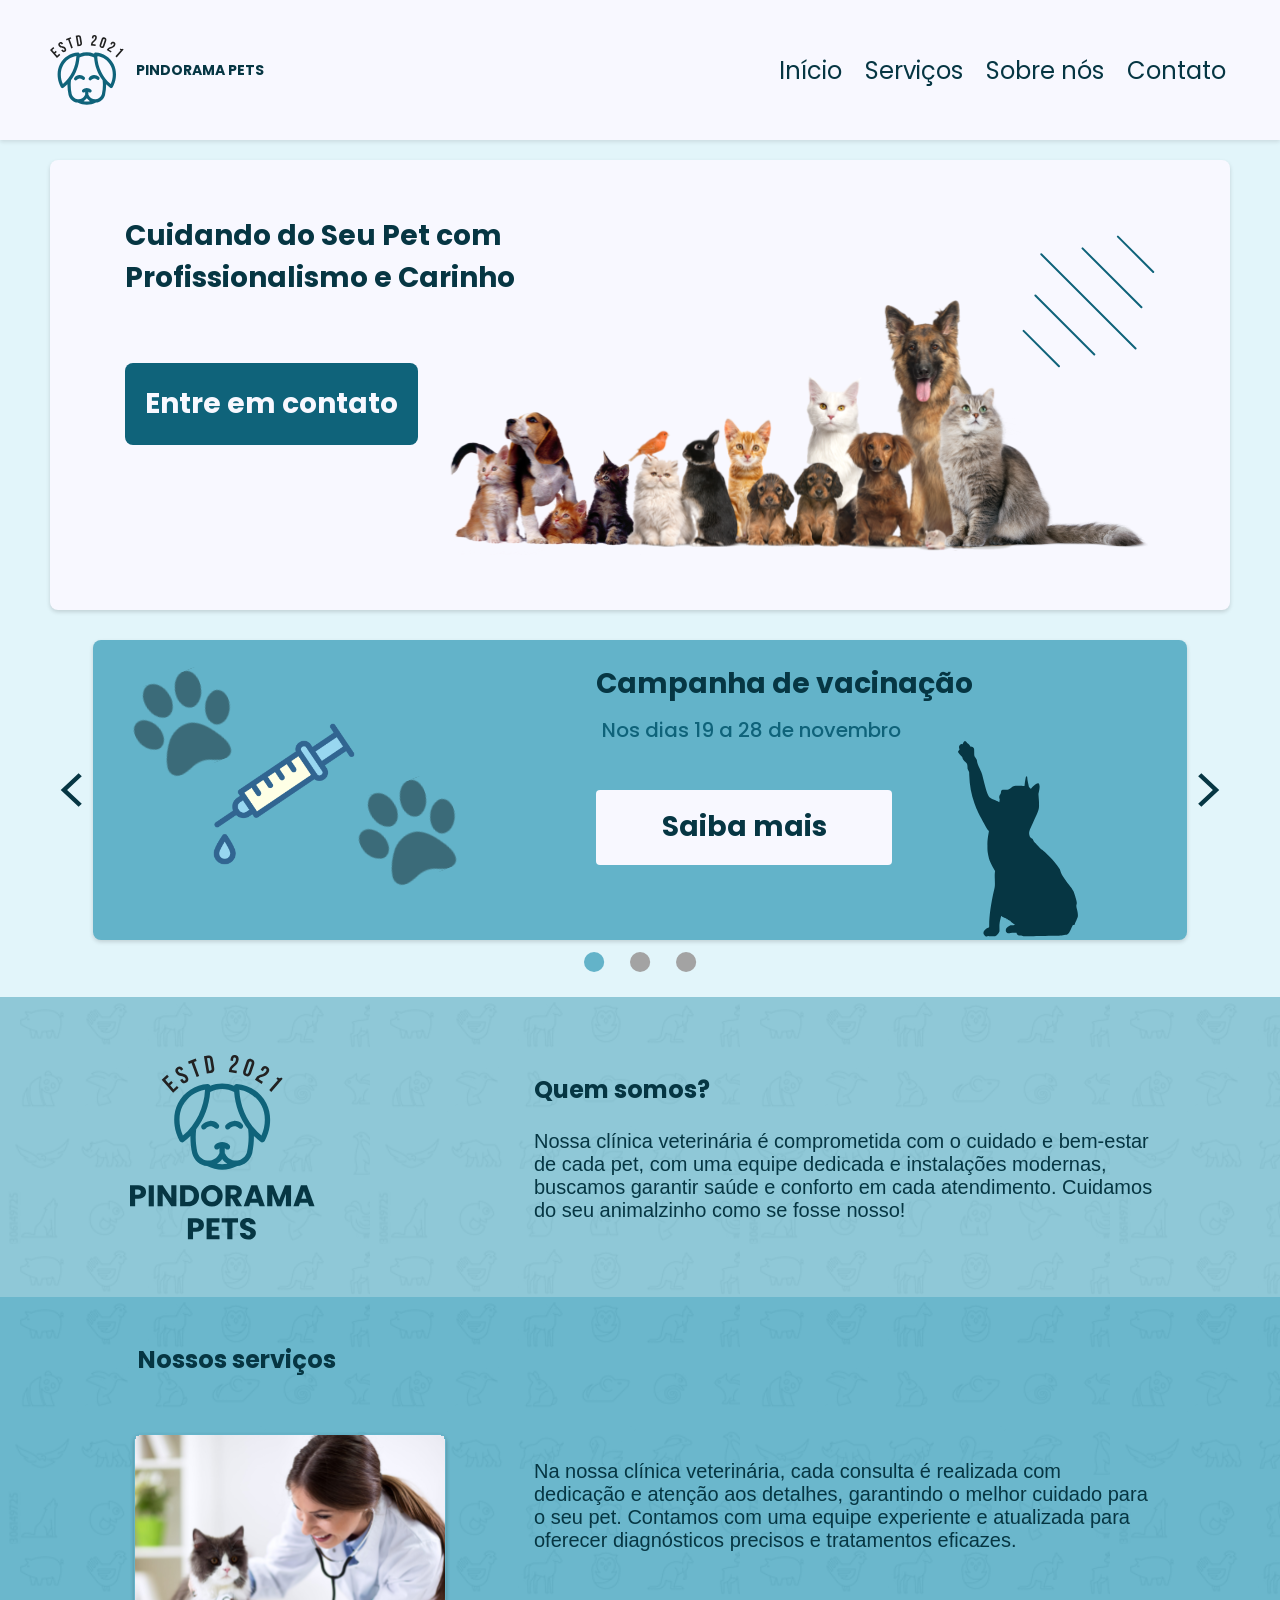
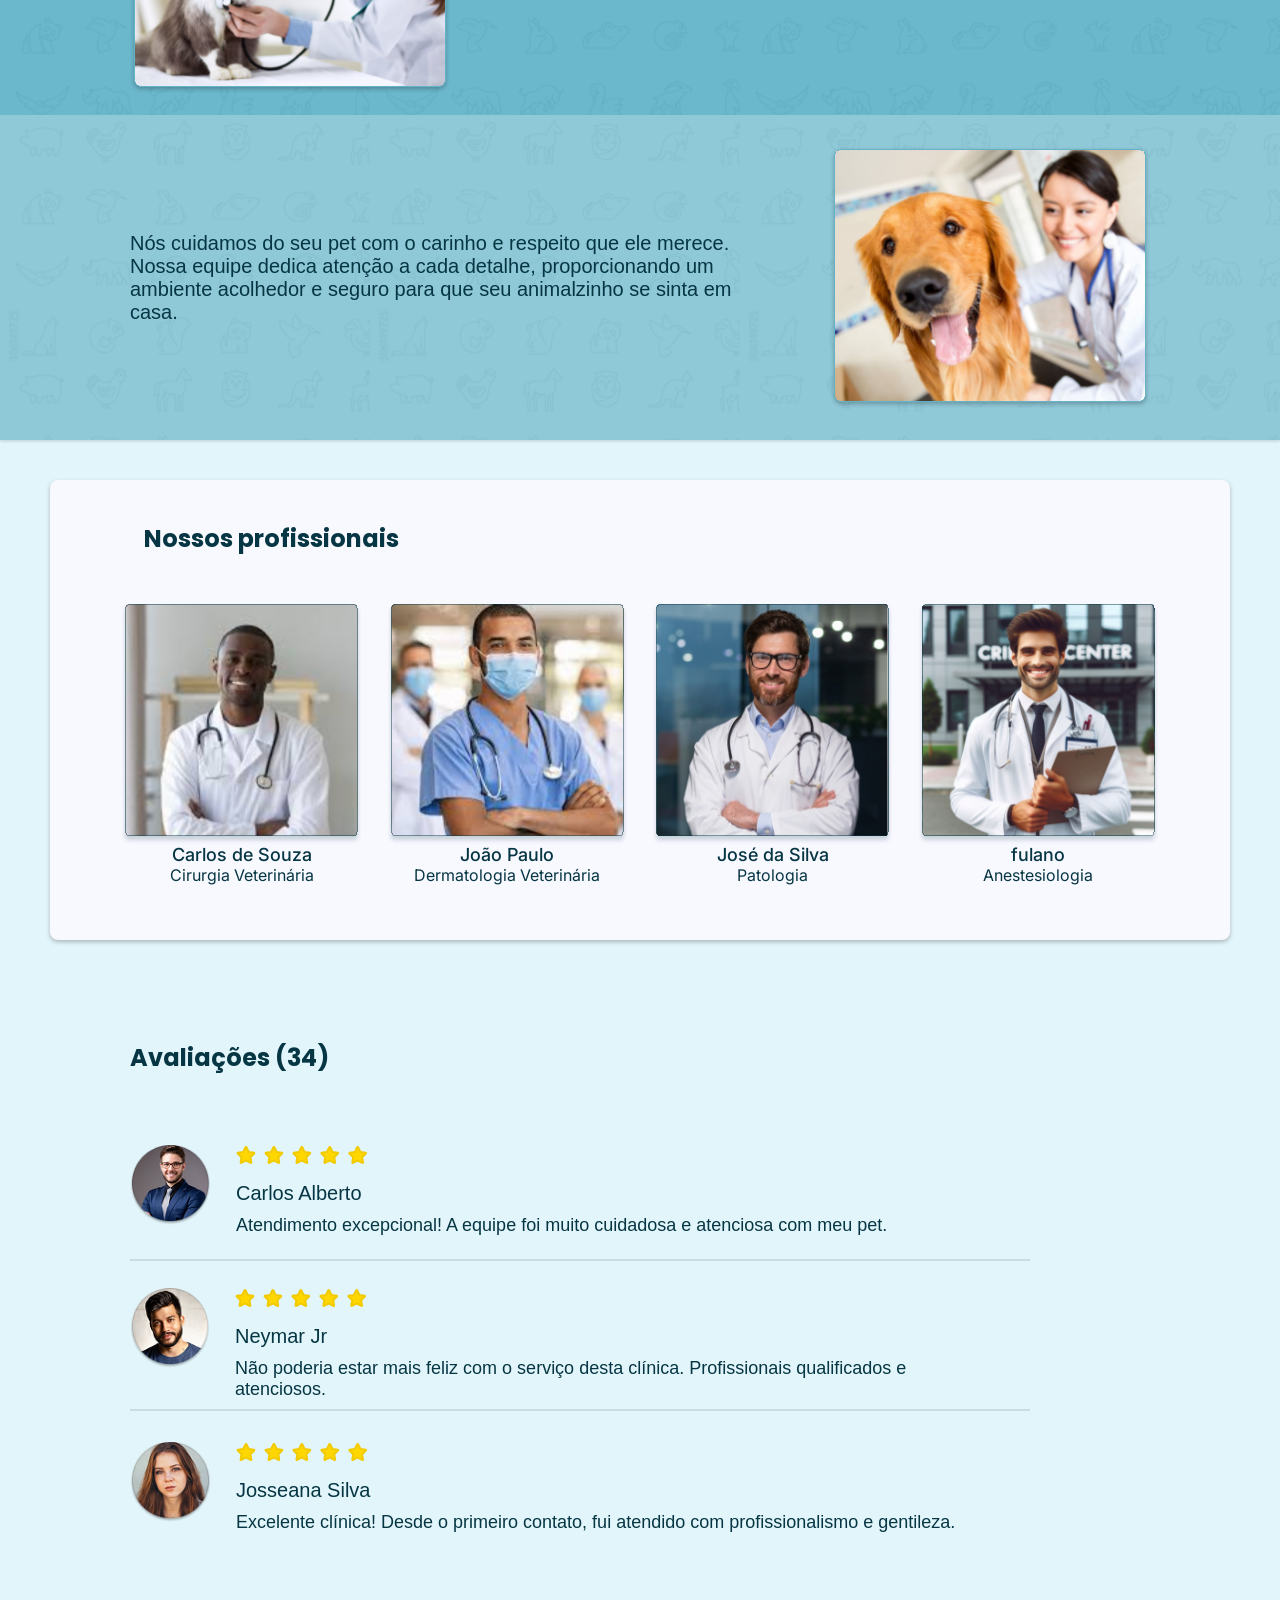
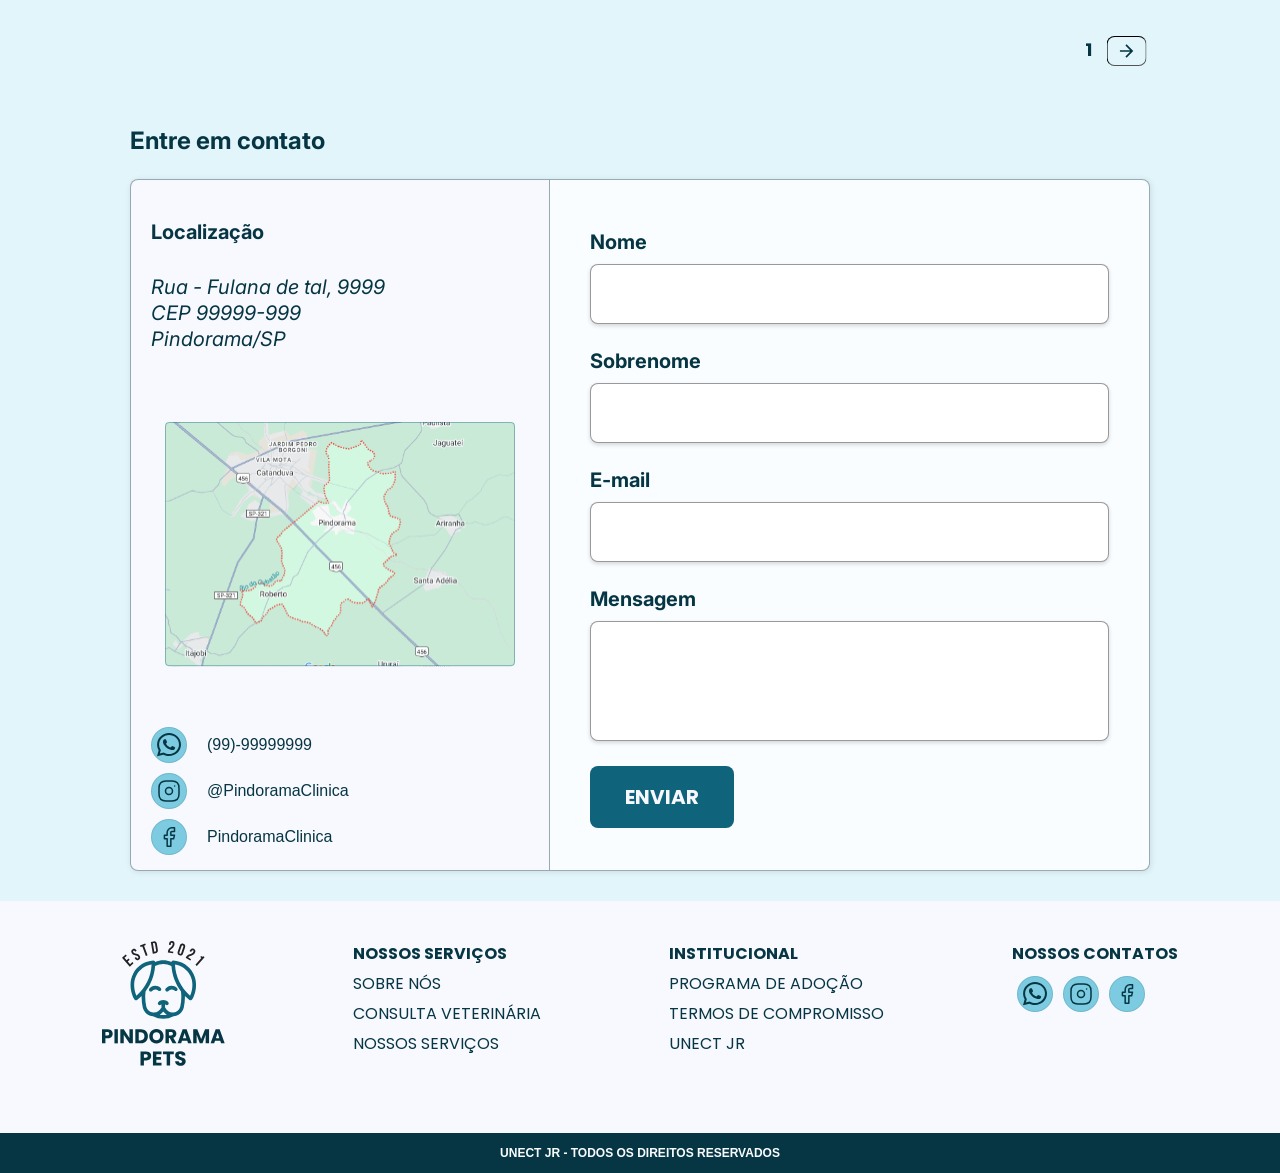
==== commit 538f2b9f: "feat: Adiciona responsividade na parte de serviços e profissionais" ====
--- a/desktopModel.html
+++ b/desktopModel.html
@@ -46,32 +46,27 @@
         <main>
 
             <!--Seçao Princial-->
-           <!-- Seção Principal -->
-<section id="inicio">
-  <div class="container">
-    <div id="banner-central">
-
-      <div class="banner-central-imagens">
-        <!-- Imagem do detalhe -->
-        <img id="pets-detalhe" src="imagens/banner-central/waveform.svg" alt="Detalhe">
-      </div>
-
-      <h1 id="texto-banner-central">
-        Cuidando do Seu Pet com <br>Profissionalismo e Carinho
-      </h1>
-
-      <div class="banner-central-imagens">
-        <!-- Imagem dos pets -->
-        <img id="pets" src="imagens/banner-central/pets.svg" alt="Pets">
-      </div>
-
-      <!-- Botão movido para baixo da imagem -->
-      <a href="#contato" id="botao-banner">Entre em contato</a>
-
-    </div>
-  </div>
-</section>
-
+            <section id = "inicio">
+                <div class= "container">
+                    <div id= "banner-central" >
+
+                        <div class = "banner-central-imagens">
+                            <!--Imagem dos pets-->
+                            <img id = "pets-detalhe" src="imagens/banner-central/waveform.svg" alt="Detalhe">
+                        </div>
+
+                        <h1 id = texto-banner-central>Cuidando do Seu Pet com <br>Profissionalismo e Carinho</h1>
+                        <a href= "#contato" id= "botao-banner">Entre em contato</a>
+
+                        <div class = "banner-central-imagens">
+                            <!--Imagem dos pets-->
+                            <img id = "pets" src="imagens/banner-central/pets.svg" alt="Pets">
+                        </div>
+                    </div>
+
+                    
+                </div>
+            </section>
            
             <!--Camapanha-->
            <section id= "campanha">
@@ -85,6 +80,7 @@
 
                         <div id="carrossel-banners">
 
+                            <!-------------------- Slide 1 -------------------->
                             <div class="slide banner-1 active">
                                 <img id = "gato-sombra" src = "imagens/campanha/banner-1/gato-sombra.svg" alt="Sombra de gato">
                                 <img id = "patinha-1" src = "imagens/campanha/banner-1/patinha.svg" alt="Patinha">
@@ -95,6 +91,7 @@
                                 <button type="button" class="botao saiba-mais">Saiba mais</button>
                             </div>
                                 
+                            <!-------------------- Slide 2 -------------------->
                             <div class="slide banner-2">
                                 <img id = "cachorro" src = "imagens/campanha/banner-2/cachorro.svg" alt = "Cachorro">
                                 <img id = "gato-lateral" src = "imagens/campanha/banner-2/gato-lateral.svg" alt = "Gato espiando">
@@ -104,6 +101,7 @@
                                 <button type="button" class="botao saiba-mais">Saiba mais</button>
                             </div>
                                 
+                            <!-------------------- Slide 3 -------------------->
                             <div class="slide banner-3">
                                 <img id = "agua" src = "imagens/campanha/banner-3/agua.svg" alt = "Gotas de água">
                                 <img id = "gato-banho" src = "imagens/campanha/banner-3/gato-banho.svg" alt = "Gato tomando banho">
@@ -145,12 +143,18 @@
                             <img id= "img-nome" src="imagens/logo/Logo-name.svg">
 
                         </div>
+                        
                         <div id="quem-somos-texto">
-                            <span id="texto-titulo">Quem somos?</span>
-                            <p>Nossa clínica veterinária é comprometida com o cuidado e bem-estar de cada pet, com uma equipe dedicada e instalações modernas, buscamos garantir saúde e conforto em cada atendimento</p>
-                            <span class="frase-destaque">Cuidamos do seu animalzinho com amor!</span>
-                        </div>       
-                         </section>
+                            <span id = "texto-titulo">Quem somos?</span>
+                            <p><br>Nossa clínica veterinária é comprometida com o cuidado e bem-estar de cada pet, com uma equipe dedicada 
+                            e instalações modernas, buscamos garantir saúde e conforto em cada atendimento.
+                            <span id = "texto-destaque">Cuidamos do seu animalzinho como se fosse nosso!</span></p> 
+                            
+                        </div>
+
+                    </div>
+
+            </section>
 
             <!--Serviços-->
             <section id="servicos-1">
@@ -165,8 +169,8 @@
                     </div>
 
                     <p>Na nossa clínica veterinária, cada consulta é realizada com dedicação e atenção aos detalhes, 
-                        garantindo o melhor cuidado para o seu pet. Contamos com uma equipe experiente e atualizada para 
-                        oferecer diagnósticos precisos e tratamentos eficazes. </p>
+                        garantindo o melhor cuidado para o seu pet. <span id = "texto-destaque">Contamos com uma equipe experiente e atualizada para 
+                        oferecer diagnósticos precisos e tratamentos eficazes.</span> </p>
 
                 </div>
 
--- a/style.css
+++ b/style.css
@@ -17,6 +17,8 @@
   --font-Poppins: 'Poppins', sans-serif;
   --font-Inter: 'Inter', sans-serif;
   --font-Sans: 'Open Sans', sans-serif;
+
+  --mobile-button: #C7EBFB;             /*cor de botão mobile da avaliação*/
 }
 
 /* RESET E CONFIGURAÇÕES BASE */
@@ -65,7 +67,7 @@
   background-color: var(--light-color);
   display: flex;
   justify-content: center;
-  box-shadow: 0 2px 6px rgba(0,0,0,0.1);
+  box-shadow: 0px 2px 4px 0px rgba(0, 0, 0, 0.1);
   position: sticky;
   top: 0;
   z-index: 100;
@@ -158,7 +160,8 @@
   padding: 55px 75px;
   background-color: var(--light-color);
   border-radius: 8px;
-  box-shadow: 1px 1px 6px rgba(0,0,0,0.1);
+  box-shadow: 0px 2px 4px 0px rgba(0, 0, 0, 0.15);
+
 }
 
 #texto-banner-central{
@@ -253,6 +256,8 @@
 
   opacity: 0;
   transition: opacity 0.5s ease-in-out;
+  box-shadow: 0px 2px 4px 0px rgba(0, 0, 0, 0.15);
+
 
 }
 
@@ -577,7 +582,7 @@
   
 }
 
-#quem-somos-texto span{
+#quem-somos-texto #texto-titulo{
 
   font-size: clamp(1.25rem, 3dvw, 1.5rem);
   font-weight: 700;
@@ -659,7 +664,7 @@
   background-color: var(--blue-light-background);
   background-image: url(imagens/servicos/fundo-animais.svg);
   box-sizing: border-box;
-
+  box-shadow: 0px 2px 2px 0px rgba(0, 0, 0, 0.1);
 
 }
 
@@ -695,6 +700,8 @@
 #profissionais{
 
   padding-top: 40px;
+  margin-left: 20px;
+  margin-right: 20px;
 
 }
 
@@ -704,7 +711,7 @@
   border-radius: 8px;
   height: 460px;
   max-width: 1180px;
-  box-shadow: 2px 2px 6px #0000001a;
+  box-shadow: 0px 2px 4px 0px rgba(0, 0, 0, 0.25);
   position: relative;
 
 }
@@ -810,7 +817,7 @@
 
 .pos-3{
 
-  top: 60%;
+  top: 61%;
 
 }
 
@@ -822,14 +829,14 @@
 
 #separacao-2{
 
-  top: 58%;
+  top: 59%;
 
 }
 
 .avaliacao h3{
 
   font-weight: 400;
-  font-size: clamp(0.875rem, 1.75dvw, 1.125rem);
+  font-size: clamp(1rem, 2dvw, 1.25rem);
   font-family: var(--font-Sans);
   padding-bottom: 10px;
   padding-top: 10px;
@@ -840,6 +847,7 @@
 
   max-width: 750px;
   font-family: var(--font-Sans);
+  font-size: clamp(1rem, 1.75dvw, 1.125rem);
 
 }
 
@@ -1083,7 +1091,7 @@
   border-width: 1px;
   border-style: solid;
   border-color: rgba(0,0,0, 0.4);
-  box-shadow: 1px 1px 6px rgba(0,0,0,0.1);
+  box-shadow: 0px 2px 4px 0px rgba(0, 0, 0, 0.15);
   box-sizing: border-box;
   font-size: 20px;
 
@@ -1235,9 +1243,6 @@
   align-items: center;
 
 }
-
-
-
 /* ====== RESPONSIVIDADE (CELULAR) ====== */
 @media (max-width: 768px) {
   
@@ -1305,19 +1310,14 @@
   }
 
   #texto-banner-central {
-    font-size: 70px;
-    line-height: 1.4;
+    font-size: 20px;
     position: static;
-    z-index: 10;
-    margin-bottom: 0 0 20px 20px;
+    margin-bottom: 20px;
     display: block;
-    text-align: left;
-    max-width: 90%;
   }
 
   #botao-banner {
     position: relative;
-    z-index: index 10;
     top: auto;
     left: auto;
     transform: none;
@@ -1332,16 +1332,16 @@
   }
 
   #pets-detalhe {
-    width: 110%;
+    width: 80%;
     position: absolute;
-    top: -15%;
-    right: -10%;
-    z-index: 0;
+    top: -10%;
+    right: 10%;
+    z-index: 1;
   }
 
   #pets {
-    width: 110%;
-    max-width: none;
+    width: 90%;
+    max-width: 300px;
     position: relative;
     bottom: auto;
     right: auto;
@@ -1357,64 +1357,62 @@
     display: none;
 
   }
- /* ====== QUEM SOMOS MOBILE ====== */
-/* ====== QUEM SOMOS MOBILE ====== */
-#div-quem-somos {
-  flex-direction: column;
-  height: auto;
-  min-height: 450px;
-  padding: 40px 20px 30px;
-  text-align: center;
-  position: relative;
-  justify-content: flex-start;
-  align-items: center;
-  box-sizing: border-box;
-  gap: 25px; /* Adiciona espaço entre os elementos */
-}
-
-#quem-somos-imagem {
-  padding-right: 0;
-  height: 102.5px;
-  width: 167px;
-  order: 1; /* Garante que a imagem vem primeiro */
-}
-
-#quem-somos-imagem #img-logo {
-  height: 102.5px;
-  width: 100%;
-}
-
-#quem-somos-texto {
-  position: static;
-  padding: 0 15px;
-  order: 2; /* Garante que o texto vem depois */
-  width: 100%;
-}
-
-#quem-somos-texto #texto-titulo {
-  width: 100%;
-  font-size: 28px;
-  position: static; /* Remove o position absolute */
-  left: auto;
-  top: auto;
-  transform: none;
-  margin: 0 0 20px 0; /* Espaço abaixo do título */
-  text-align: center;
-}
-
-#quem-somos-texto p {
-  max-width: 100%;
-  font-size: 14px;
-  line-height: 20px;
-  margin-bottom: 15px;
-}
-
-#texto-destaque {
-  font-size: 16px;
-  font-weight: 700;
-  display: inline-block;
-  margin-top: 10px;
-}
+
+
+  /* ====== QUEM SOMOS MOBILE ====== */
+
+  #div-quem-somos {
+    flex-direction: column;
+    height: 356px;
+    padding: 30px 0;
+    text-align: center;
+    position: relative;
+    justify-content: flex-end;
+    box-sizing: border-box;
+  }
+
+  #quem-somos-imagem {
+    padding-right: 0;
+    height: 102.5px;
+    width: 167px;
+  }
+
+  #quem-somos-imagem #img-logo{
+
+    height: 102.5px;
+
+  }
+
+  #quem-somos-texto {
+    position: static;
+    padding: 0 15px;
+  }
+
+  #quem-somos-texto #texto-titulo {
+    width: 100%;
+    font-size: 28px;
+    position: absolute;
+    left: 50%;
+    top: 10%;
+    transform: translate(-50%);
+
+  }
+
+  #quem-somos-texto p {
+    max-width: 100%;
+    font-size: 14px;
+    line-height: 20px;
+  }
+
+  #quem-somos-texto #texto-destaque{
+
+    font-size: 16px;
+    font-weight: 700;
+    display: inline-block;
+    margin-top: 10px;
+
+  }
+
   /* ====== SERVIÇOS MOBILE ====== */
 
   #div-servicos-2{
@@ -1425,57 +1423,117 @@
 
   #div-servicos-1{
     flex-direction: column;
-    height: auto;
+    height: 330px;
     padding: 30px 0;
     text-align: center;
+    position: relative;
+    justify-content: unset;
+    overflow: hidden;
+    gap: 20px;
+  }
+
+  #div-servicos-1:nth-child(3){
+
+    display: flex;
+    justify-content: flex-end;
+
   }
 
   #servicos-1-imagem span {
     position: static;
     display: block;
-    margin-bottom: 15px;
-    font-size: 18px;
+    margin-bottom: 10px;
+    font-size: 24px;
+    font-family: var(--font-Inter);
   }
 
   #servicos-1 p {
     position: static;
     padding: 0 15px;
     font-size: 14px;
+    line-height: 20px;
+  }
+
+  #div-servicos-1 #texto-destaque{
+
+    display: none;
+
   }
 
   #servicos-1-imagem img{
-    padding: 20px 0;
-    width: 70%;
-    max-width: 250px;
-  }
-/* PROFISSIONAIS MOBILE */
+    
+    display: none;
+
+  }
+
+  #botao-servico{
+
+    display: block;
+    height: 39px;
+    width: 207px;
+    background-color: white;
+    font-family: var(--font-Poppins);
+    font-weight: 700;
+    font-size: 15.35px;
+    border-radius: 2px;
+
+  }
+
+  #gato-sombra-servico{
+
+    position: absolute;
+    height: 265px;
+    width: auto;
+    bottom: -52%;
+    right: 50%;
+  }
+
+  /* ====== PROFISSIONAIS MOBILE ====== */
   #profissionais {
-    padding-top: 20px;
+    padding: 0;
+    width: 100%;
+    box-sizing: border-box;
+    margin: 0;
+    margin-top: 80px;
   }
 
   #div-profissionais {
     height: auto;
-    padding: 20px 0;
+    padding: 0;
   }
 
   #div-profissionais h2 {
-    position: static;
+
+    width: 100%;
+    font-size: 20px;
+    left: 0;
+    top: -11%;
     text-align: center;
-    margin-bottom: 20px;
-    font-size: 20px;
+    font-size: 24px;
   }
 
   .cards-profissionais {
+
+    height: 493px;
     position: static;
     transform: none;
-    flex-direction: column;
-    align-items: center;
-    gap: 20px;
-    padding: 0 15px;
+    display: grid;
+    justify-items: center;
+    grid-template-columns: 1fr 1fr;
+    gap: clamp(3px, 1dvw, 5px);
+    padding: 0;
   }
 
   .card img {
-    width: 150px;
+    width: 166px;
+  }
+
+  .card{
+
+    width: 166px;
+    justify-content: center;
+    margin: 0;
+
   }
 
   .card h3 {
@@ -1483,88 +1541,68 @@
   }
 
   .card p {
-    font-size: 14px;
-  }
-
-  /* AVALIAÇÕES MOBILE */
-  #avaliacoes {
-    padding-top: 30px;
-  }
-
-  #div-avaliacoes {
-    height: auto;
-    min-height: 400px;
-    padding: 20px 0;
-  }
-
-  #div-avaliacoes h2 {
-    padding-bottom: 20px;
-    text-align: center;
-    font-size: 20px;
-  }
-
-  .avaliacao {
-    position: static;
-    opacity: 1;
-    flex-direction: column;
+    font-size: 11px;
+  }
+
+  /* ====== AVALIAÇÕES MOBILE ====== */
+  
+  #avaliacoes{
+
+    padding-top: 0;
+
+  }
+
+  #div-avaliacoes h2{
+
+    display: flex;
+    justify-content: center;
+    padding: 25px 0;
+
+  }
+
+  #paginas-avaliacao{
+
+    width: 100%;
+    padding-bottom: 25px;
+    justify-content: center;
+    transform: translate(0);
     align-items: center;
-    text-align: center;
-    padding: 15px;
-    margin-bottom: 20px;
-    background-color: var(--light-color);
-    border-radius: 8px;
-    box-shadow: 0 2px 4px rgba(0,0,0,0.1);
-  }
-
-  .avaliacao.active {
-    opacity: 1;
-  }
-
-  .pos-2,
-  .pos-3 {
-    position: static;
-  }
-
-  .avaliacao .user {
-    height: 60px;
-    width: 60px;
-    margin-bottom: 10px;
-  }
-
-  .avaliacao h3 {
-    font-size: 16px;
-    padding: 5px 0;
-  }
-
-  .avaliacao blockquote {
-    max-width: 100%;
-    font-size: 14px;
-    line-height: 1.4;
-  }
-
-  .separacao {
+    gap: 25px;
+
+  }
+
+  .separacao{
+
     display: none;
-  }
-
-  #paginas-avaliacao {
-    position: static;
-    transform: none;
-    justify-content: center;
-    margin-top: 20px;
-    padding: 10px 0;
-  }
-
-  .seta {
-    opacity: 1;
-    width: 35px;
-    height: 35px;
-  }
-
-  .avaliacao:not(.active) {
-    display: none;
-  }
-
-  /* CONTATO MOBILE */
+
+  }
+
+  .seta{
+
+    height: 40px;
+    width: 40px;
+    background-color: var(--mobile-button);
+    background-image: url(imagens/avaliacoes/setaMobile.svg);
+    border-radius: 18px;
+    border-width: 0;
+
+  }
+
+  .seta:hover{
+
+    background-color: var(--mobile-button);
+
+  }
+
+  .seta.clicado{
+
+    background-color: var(--mobile-button);
+    background-image: url(imagens/avaliacoes/setaMobile.svg);
+
+  }
+
+
+  /* ====== CONTATO MOBILE ====== */
   #contato {
     padding-bottom: 20px;
   }
@@ -1572,60 +1610,82 @@
   #div-total-contato {
     height: auto;
     margin-top: 30px;
+    padding: 0;
+    height: 529px;
+    background-color: var(--white);
+    align-items: center;
+    box-sizing: border-box;
+    justify-content: flex-end;
   }
 
   #div-contato {
     flex-direction: column;
     margin-top: 0;
-  }
-
-  #div-localizacao,
+    box-shadow: none;
+    justify-content: flex-end;
+    vertical-align: center;
+  }
+
+  #div-total-contato h2{
+
+    display: flex;
+    padding-bottom: 25px;
+
+
+  }
+
+  #div-localizacao{
+
+    display: none;
+
+  }
+
   #form {
     width: 100%;
     max-width: 100%;
-    border-radius: 8px;
-    margin-bottom: 20px;
-  }
-
-  #div-localizacao {
-    border: 1px solid rgba(6, 54, 67, 0.4);
-    height: auto;
-    padding: 20px;
-  }
-
-  #div-localizacao #titulo {
-    font-size: 18px;
-    padding-top: 20px;
-  }
-
-  #div-localizacao #texto {
-    font-size: 16px;
-    padding-top: 15px;
-  }
-
-  #form {
-    border: 1px solid rgba(6, 54, 67, 0.4);
-    height: auto;
-    padding: 20px 0;
-  }
-
-  .form-grupo {
+    height: 453px;
+    border-radius: 0;
+    border: none;
+    box-shadow: 0px 4px 4px 0px rgba(0, 0, 0, 0.25);
+    gap: 20px;
+    justify-content: flex-end;
+  }
+
+  .form-grupo{
+
     padding: 0 20px;
-  }
-
-  .form-grupo:first-child {
+
+  }
+
+  .form-grupo:first-child{
+
     padding-top: 0;
-  }
-
-  #form input,
-  #form textarea {
+    
+  }
+
+  .form-grupo:last-child{
+
+    padding-bottom: 25px;
+    padding-top: 10px;
+
+  }
+
+  #form label{
+
+    font-size: 13.1px;
+    padding-bottom: 5px;
+
+  }
+
+  #form input{
     max-width: 100%;
     font-size: 16px;
-    height: 50px;
+    height: 40px;
   }
 
   #form #mensagem {
-    height: 100px;
+    height: 78px;
+    max-width: 100%;
   }
 
   #mapa {
@@ -1636,12 +1696,13 @@
 
   #submit {
     margin: 0 auto;
-    display: block;
     font-size: 16px;
-    padding: 12px 16px;
-  }
-
-  /* FOOTER MOBILE */
+    width: 147.35px;
+    height: 56.28px;
+    padding: 0;
+  }
+
+  /* ====== FOOTER MOBILE ====== */
   #footer-linha {
     flex-direction: column;
     height: auto;
@@ -1666,21 +1727,19 @@
     font-size: 14px;
   }
 
-  #footer-img-logo {
-    width: 60px;
-  }
-
-  #footer-img-nome {
-    width: 100px;
-  }
-
-  /* UTILITÁRIOS */
+  #footer-imagem{
+
+    display: none;
+
+  }
+
+  /* ====== UTILITÁRIOS ====== */
   #img-nome {
     display: none;
   }
 }
 
-/* Correções para telas muito pequenas */
+/* ====== Correções para telas muito pequenas ====== */
 @media (max-width: 480px) {
   #texto-banner-central {
     font-size: 18px;
@@ -1692,10 +1751,6 @@
     padding: 12px;
   }
   
-  .card img {
-    width: 120px;
-  }
-  
   .avaliacao .user {
     height: 50px;
     width: 50px;
@@ -1704,12 +1759,32 @@
   #carrossel-banners {
     height: 220px;
   }
+
+  #gato-sombra-servico{
+
+    
+    right: 0;
+  }
   
-  .slide #titulo {
-    font-size: 16px;
-  }
   
-  .slide #texto {
-    font-size: 13px;
-  }
-}+}
+
+@media (max-width: 360px){
+
+  #div-quem-somos{
+
+    padding: 15px 0;
+
+  }
+
+  #quem-somos-texto #texto-titulo{
+
+    top: 5%;
+
+  }
+}
+
+
+
+
+
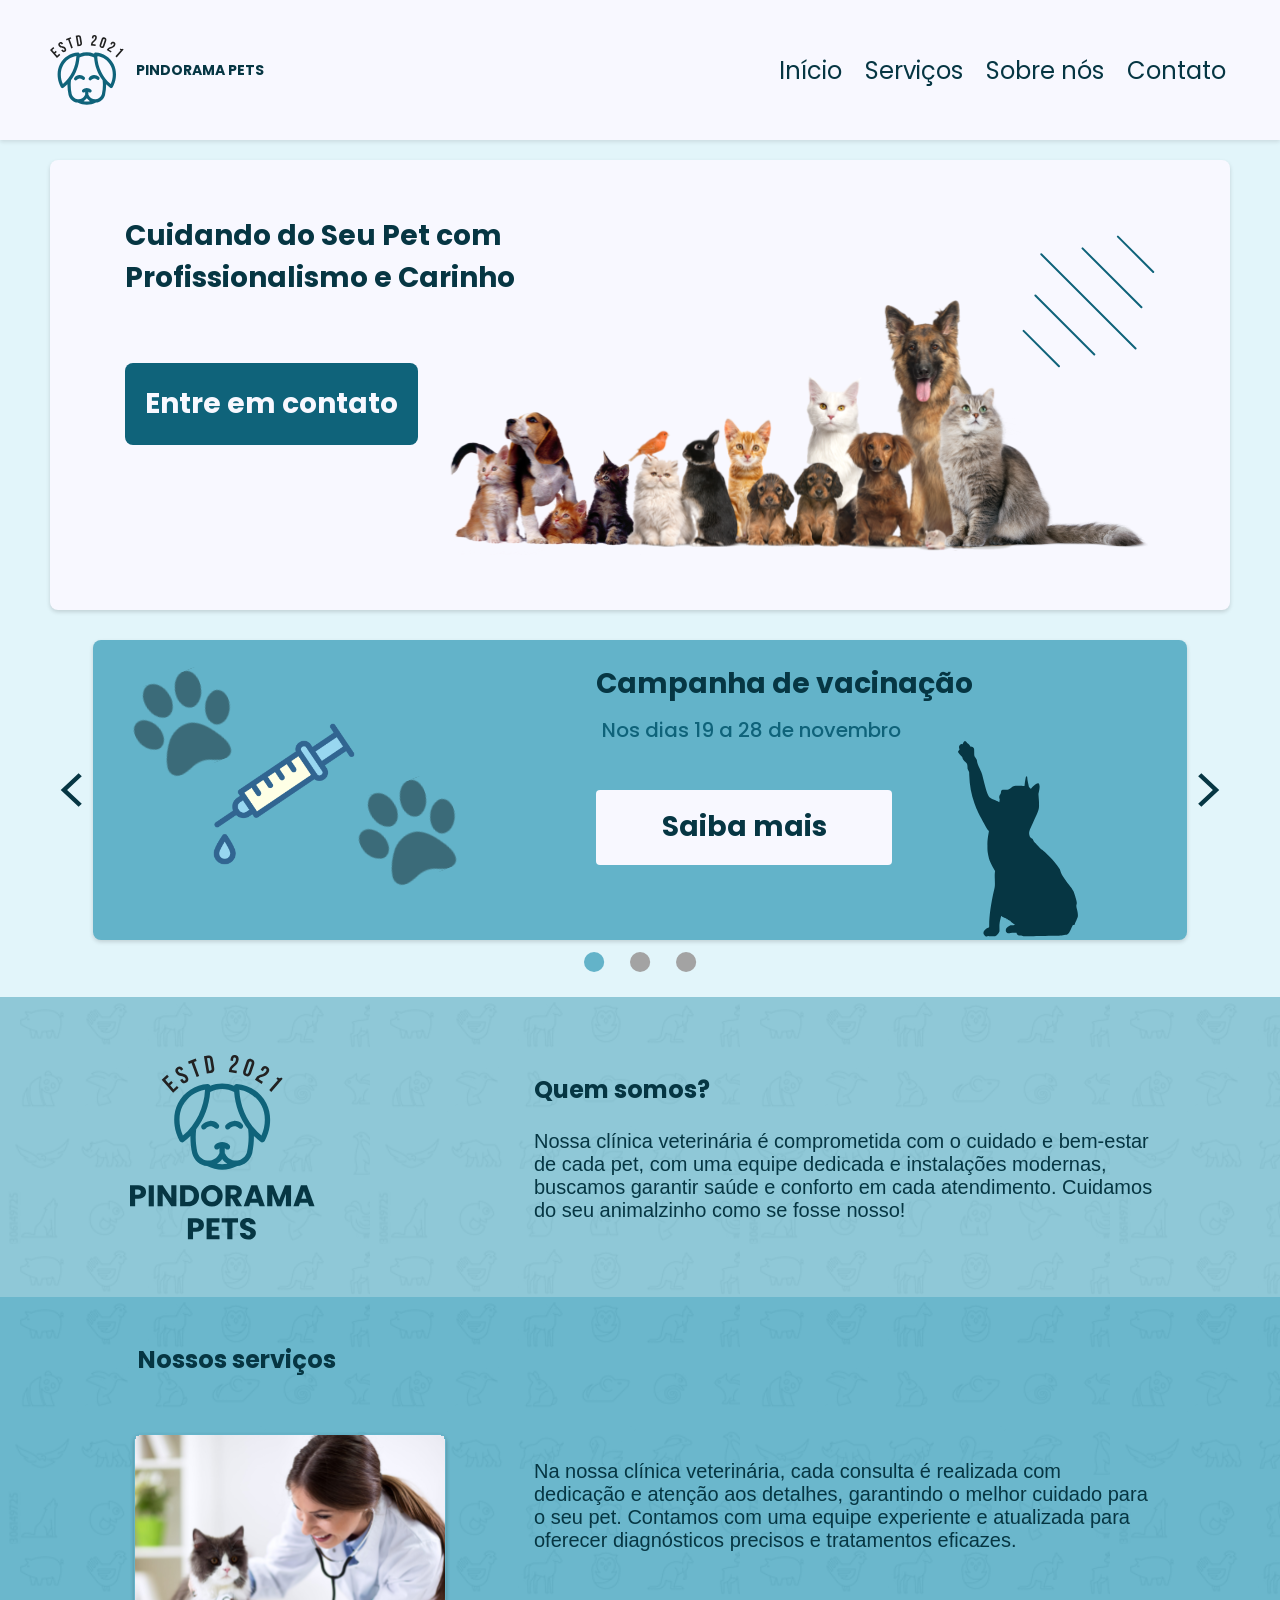
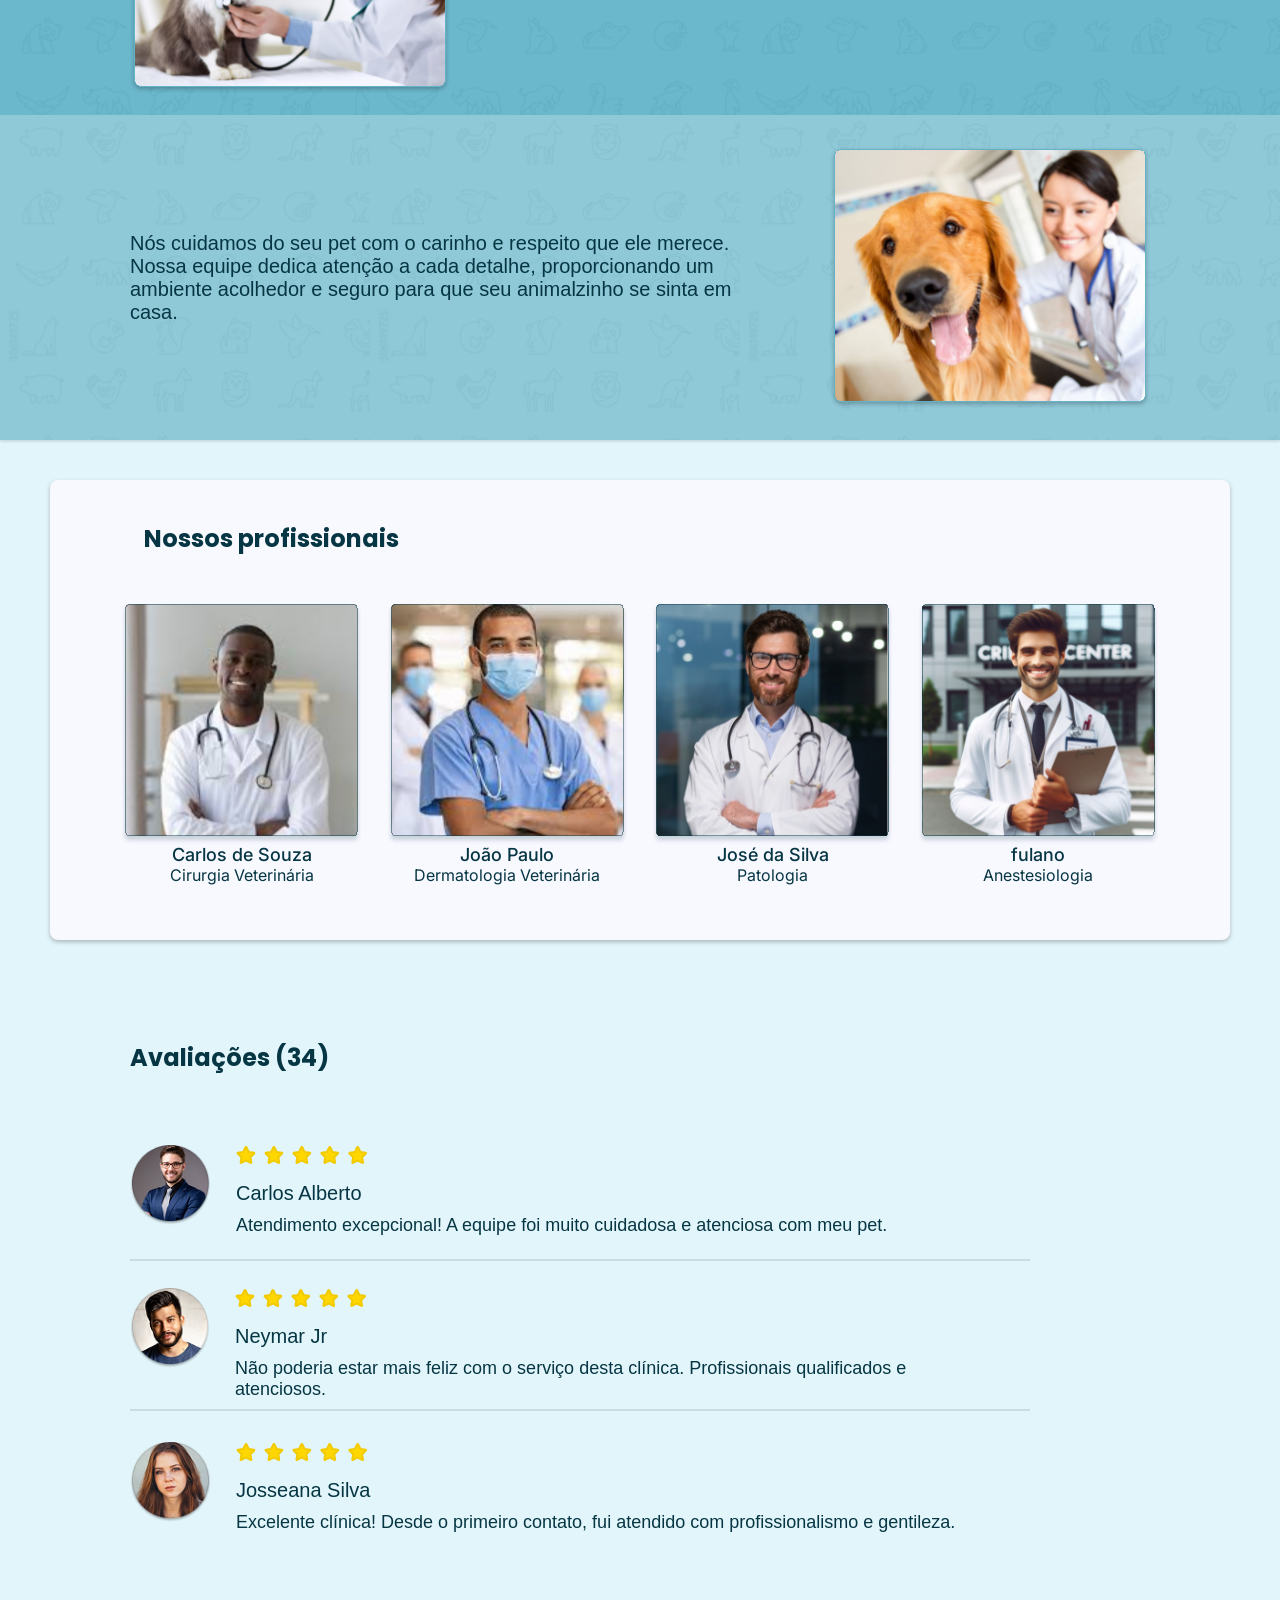
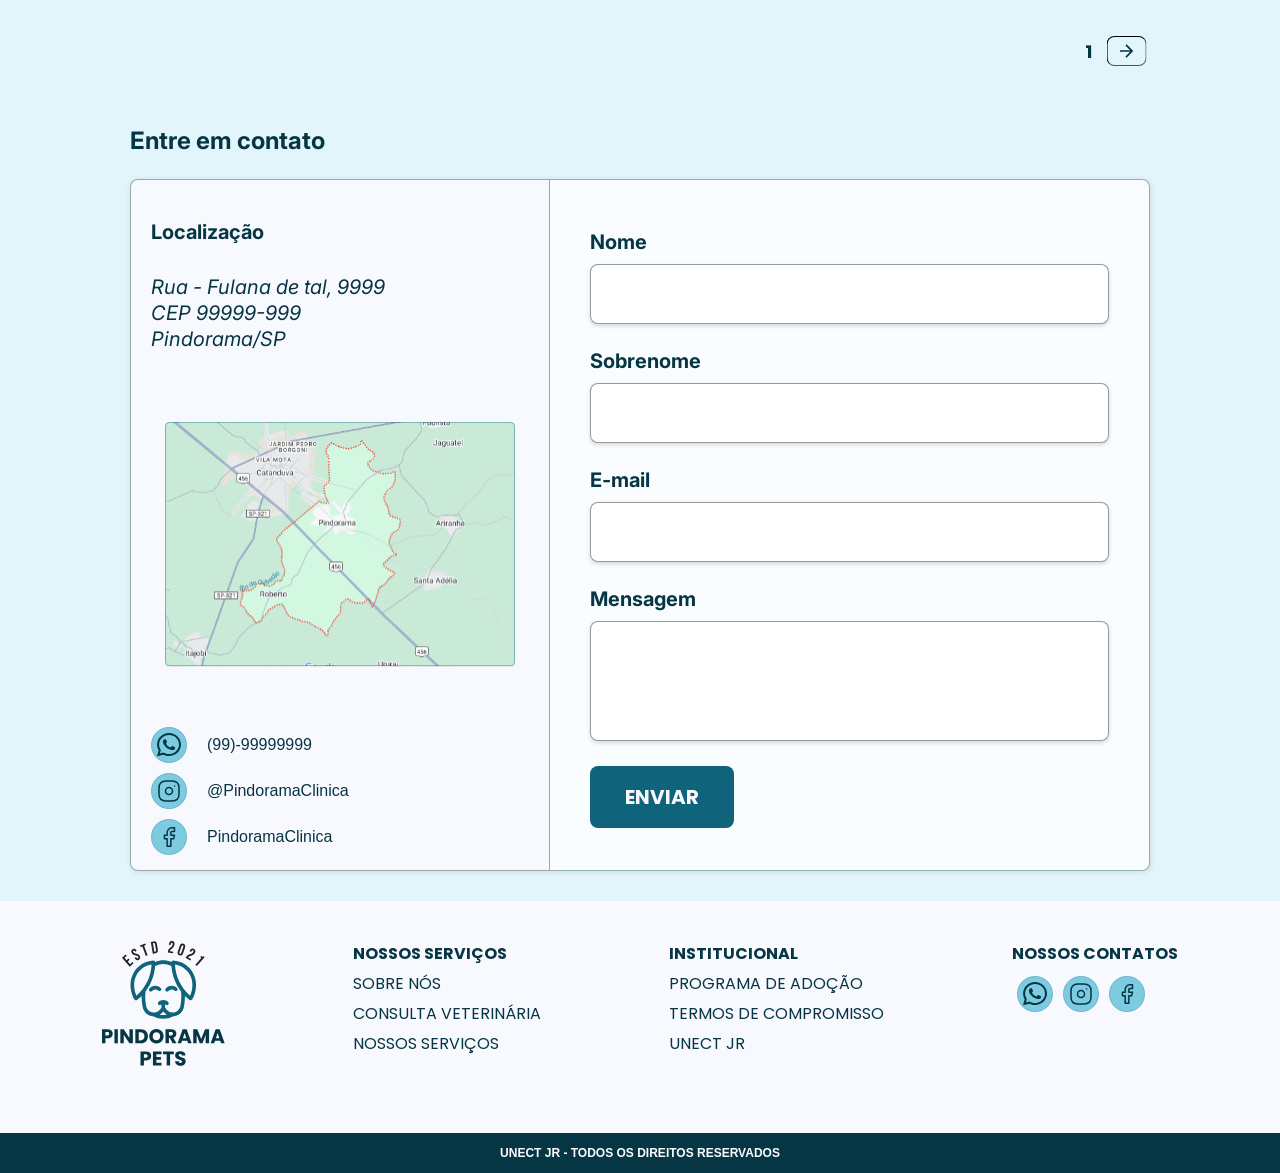
==== commit 1e94fb05: "refact: Muda nome do footer-coluna e footer-linha para footer-elemento e footer-total" ====
--- a/desktopModel.html
+++ b/desktopModel.html
@@ -163,7 +163,7 @@
 
                     <div id="servicos-1-imagem">
 
-                        <span>Nossos serviços</span>
+                        <span id = "servicos-titulo">Nossos serviços</span>
                         <img src="imagens/servicos/medica-gato.svg">
 
                     </div>
@@ -439,12 +439,12 @@
     
     <!-- Rodapé -->
         <footer>
-            <div id="footer-linha">
-                <div class="footer-coluna" id = "footer-imagem">
+            <div id="footer-total">
+                <div class="footer-elemento" id = "footer-imagem">
                     <img id= "footer-img-logo" src="imagens/logo/logoCompleta.svg">
                     <img id= "footer-img-nome" src="imagens/logo/Logo-name.svg">
                 </div>
-                <div class="footer-coluna">
+                <div class="footer-elemento">
                     <h4>NOSSOS SERVIÇOS</h4>
                     <ul>
                         <li>Sobre nós</li>
@@ -452,7 +452,7 @@
                         <li>Nossos serviços</li>
                     </ul>
                 </div>
-                <div class="footer-coluna">
+                <div class="footer-elemento">
                     <h4>Institucional</h4>
                     <ul>
                         <li>Programa de adoção</li>
@@ -460,7 +460,7 @@
                         <li>Unect Jr</li>
                     </ul>
                 </div>
-                <div class="footer-coluna">
+                <div class="footer-elemento">
                     <h4>Nossos contatos</h4>
                     <ul id = "contato-linha">
                         <li><img src = "imagens/contato/icon-whatsapp.svg"></li>
@@ -476,4 +476,4 @@
 
         <script src="script.js"></script>
     </body>
-</html>
+</html>
--- a/style.css
+++ b/style.css
@@ -877,6 +877,7 @@
   position: absolute;
   display: flex;
   flex-direction: row;
+  align-items: center;
   gap: 15px;
   bottom: 0;
   right: 0;
@@ -904,12 +905,14 @@
   background-position: center;
 
   opacity: 0;
+  pointer-events: none;
 
 }
 
 .seta.active{
     
   opacity: 1;
+  pointer-events: all;
 
 }
 
@@ -1094,6 +1097,7 @@
   box-shadow: 0px 2px 4px 0px rgba(0, 0, 0, 0.15);
   box-sizing: border-box;
   font-size: 20px;
+  padding: 0 10px;
 
 }
 
@@ -1158,7 +1162,7 @@
 
 /* ====== RODAPÉ ====== */
 
-#footer-linha{
+#footer-total{
 
   display: flex;
   flex-direction: row;
@@ -1174,7 +1178,7 @@
   
 }
 
-.footer-coluna{
+.footer-elemento{
 
   display:flex;
   flex-direction: column;
@@ -1193,13 +1197,13 @@
 
 }
 
-.footer-coluna h4{
+.footer-elemento h4{
 
   text-transform: uppercase;
 
 }
 
-.footer-coluna li{
+.footer-elemento li{
 
   list-style: none;
   text-transform: uppercase;
@@ -1241,8 +1245,11 @@
   display: flex;
   justify-content: center;
   align-items: center;
-
-}
+  
+}
+
+
+
 /* ====== RESPONSIVIDADE (CELULAR) ====== */
 @media (max-width: 768px) {
   
@@ -1254,9 +1261,8 @@
   header {
     height: auto;
     padding: 10px 0;
-    border-top: 40px solid var(--white-background);
+    border-top: 30px solid var(--white-background);
     box-shadow: none;
-    position: relative;
   }
 
   #nav-links ul,
@@ -1293,62 +1299,101 @@
     z-index: 1000;
   }
 
-  /* ====== BANNER CENTRAL MOBILE ====== */
-  #inicio {
-    padding: 0;
-    margin-top: 20px;
-  }
-
-  #banner-central {
-    background-color: var(--white-background);
-    box-shadow: none;
-    padding: 20px;
-    height: auto;
-    min-height: 300px;
-    position: relative;
-    text-align: center;
-  }
-
+/* ====== BANNER CENTRAL MOBILE ====== */
+#inicio {
+  padding: 0;
+  margin-top: 5px;
+}
+
+#banner-central {
+  background-color: var(--white-background);
+  box-shadow: none;
+  padding: 5px;
+  height: clamp(250px, 70dvw, 450px);
+  min-height: 180px;
+  position: relative;
+  text-align: center;
+  overflow: visible;
+
+  /* Empilhar conteúdo e reorganizar no mobile */
+  display: flex;
+  flex-direction: column;
+  align-items: flex-end;
+  justify-content: flex-end;
+}
+
+#texto-banner-central { 
+  font-size: clamp(24px, 7dvw, 48px);
+  position: absolute;
+  z-index: 10;
+  margin-bottom: 15px;
+  display: block;
+  text-align: left;
+  max-width: 85%;
+  font-weight: bold;
+  left: 0;
+  top: 10%;
+}
+
+#botao-banner {
+  position: relative;
+  z-index: 10;
+  top: auto;
+  left: auto;
+  transform: none;
+  margin: 15px auto;
+  display: block;
+  width: 200px;
+  text-align: center;
+  align-self: center;
+  order: 3; /* Garante que o botão fique abaixo da imagem */
+}
+
+.banner-central-imagens {
+  max-width: 100%;
+  width: 100%;
+}
+
+/* Imagem de detalhe (fundo) */
+#pets-detalhe {
+  width: 105%;
+  position: absolute;
+  top: unset;
+  bottom: 17%;
+  right: -3%;
+  z-index: 0;
+}
+
+/* Imagem principal (pets) */
+#pets {
+  width: 100%;
+  max-width: none;
+  position: relative;
+  bottom: auto;
+  right: auto;
+  transform: none;
+  margin: -10 auto 10px auto;
+  display: block;
+  order: 2; /* imagem antes do botão */
+  z-index: 1;
+}
+/* Adicione esta media query para ajustes adicionais em telas muito pequenas */
+@media (max-width: 360px) {
   #texto-banner-central {
-    font-size: 20px;
-    position: static;
-    margin-bottom: 20px;
-    display: block;
-  }
-
-  #botao-banner {
-    position: relative;
-    top: auto;
-    left: auto;
-    transform: none;
-    margin: 20px auto;
-    display: block;
-    width: 200px;
-    text-align: center;
-  }
-
-  .banner-central-imagens {
-    max-width: 100%;
-  }
-
+    font-size: 36px;
+    max-width: 90%;
+  }
+  
   #pets-detalhe {
-    width: 80%;
-    position: absolute;
-    top: -10%;
-    right: 10%;
-    z-index: 1;
-  }
-
+    width: 140%;
+    top: -20%;
+    right: -30%;
+  }
+  
   #pets {
-    width: 90%;
-    max-width: 300px;
-    position: relative;
-    bottom: auto;
-    right: auto;
-    transform: none;
-    margin: 0 auto;
-    display: block;
-  }
+    width: 130%;
+  }
+}
 
   /* ====== CAMPANHA MOBILE ====== */
   
@@ -1486,6 +1531,7 @@
     width: auto;
     bottom: -52%;
     right: 50%;
+    transform: translate(120%);
   }
 
   /* ====== PROFISSIONAIS MOBILE ====== */
@@ -1703,7 +1749,7 @@
   }
 
   /* ====== FOOTER MOBILE ====== */
-  #footer-linha {
+  #footer-total {
     flex-direction: column;
     height: auto;
     gap: 30px;
@@ -1711,7 +1757,7 @@
     text-align: center;
   }
 
-  .footer-coluna {
+  .footer-elemento {
     align-items: center;
   }
 
@@ -1719,11 +1765,11 @@
     justify-content: center;
   }
 
-  .footer-coluna h4 {
+  .footer-elemento h4 {
     font-size: 16px;
   }
 
-  .footer-coluna li {
+  .footer-elemento li {
     font-size: 14px;
   }
 
@@ -1742,7 +1788,8 @@
 /* ====== Correções para telas muito pequenas ====== */
 @media (max-width: 480px) {
   #texto-banner-central {
-    font-size: 18px;
+    font-size: 24px;
+    position: absolute;
   }
   
   #botao-banner {
@@ -1760,13 +1807,12 @@
     height: 220px;
   }
 
-  #gato-sombra-servico{
-
-    
-    right: 0;
+  #pets-detalhe{
+
+    bottom: 24%;
+
   }
   
-  
 }
 
 @media (max-width: 360px){
@@ -1783,8 +1829,3 @@
 
   }
 }
-
-
-
-
-
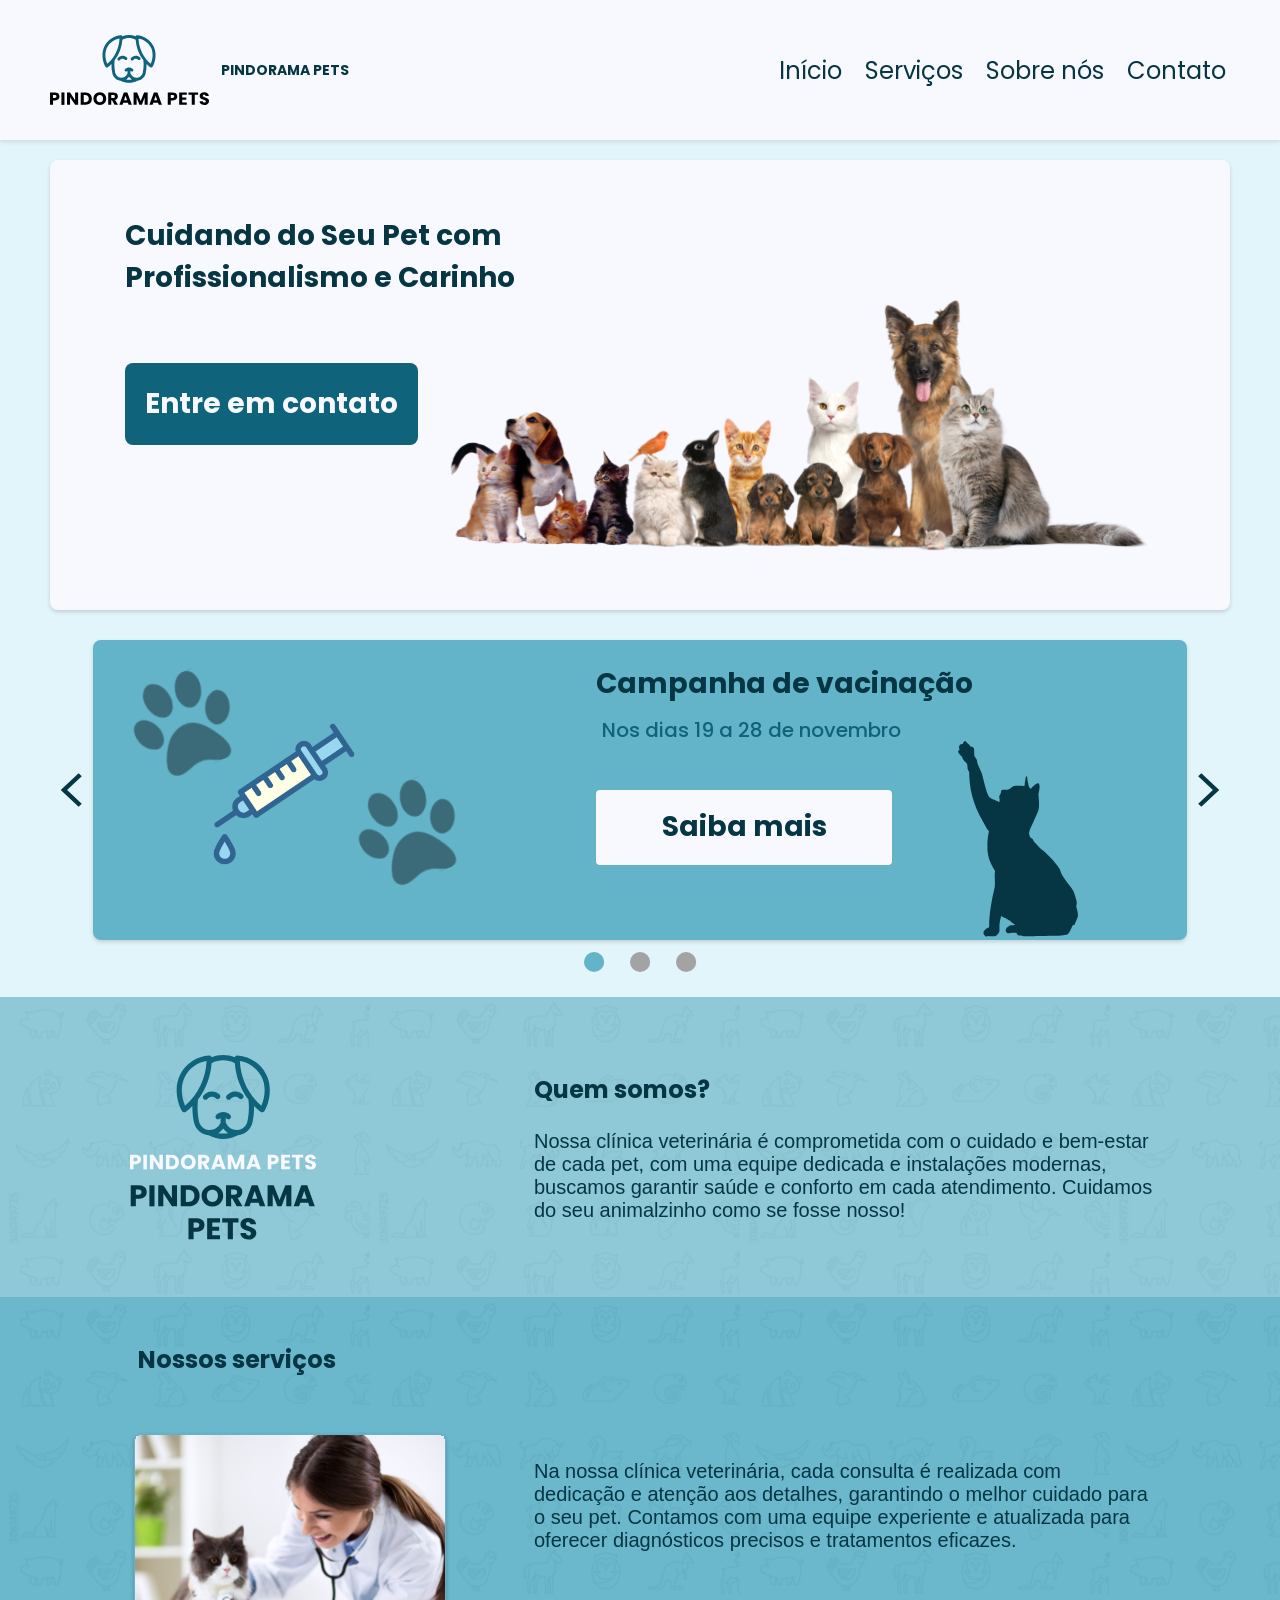
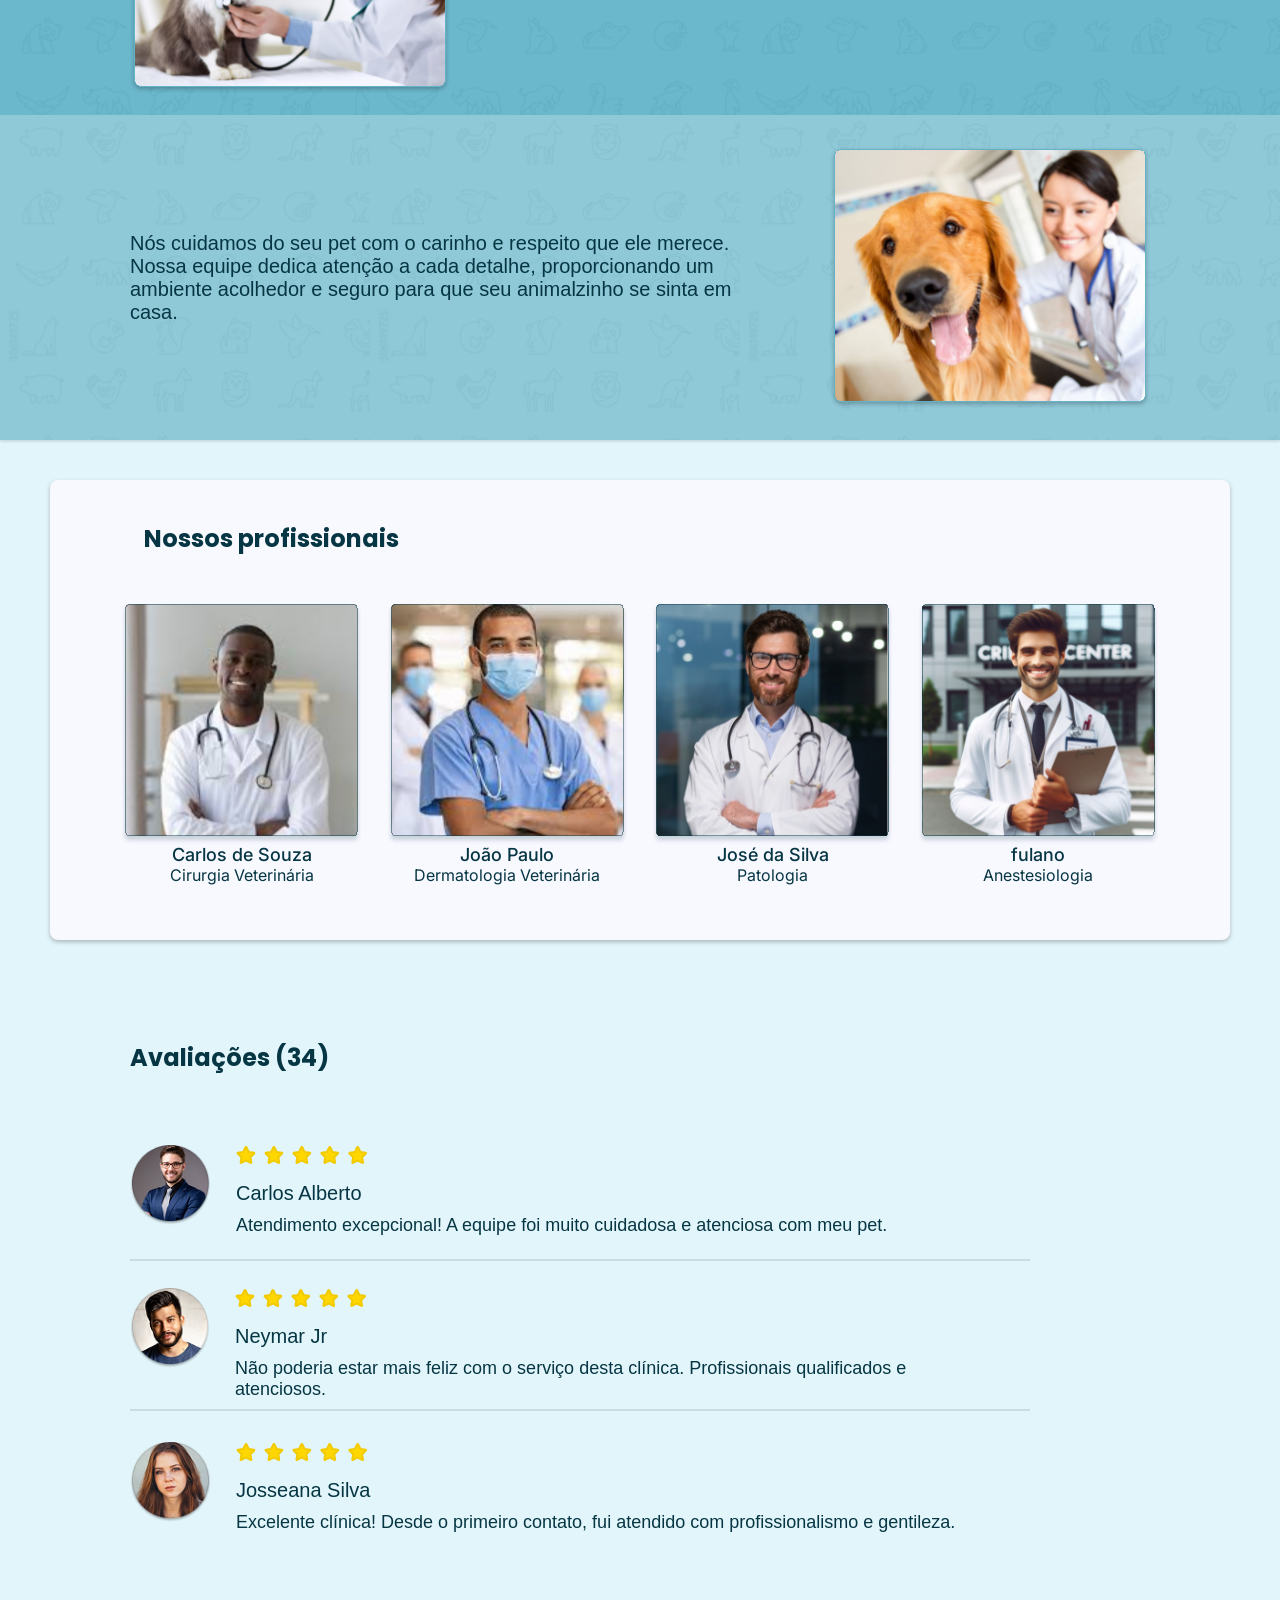
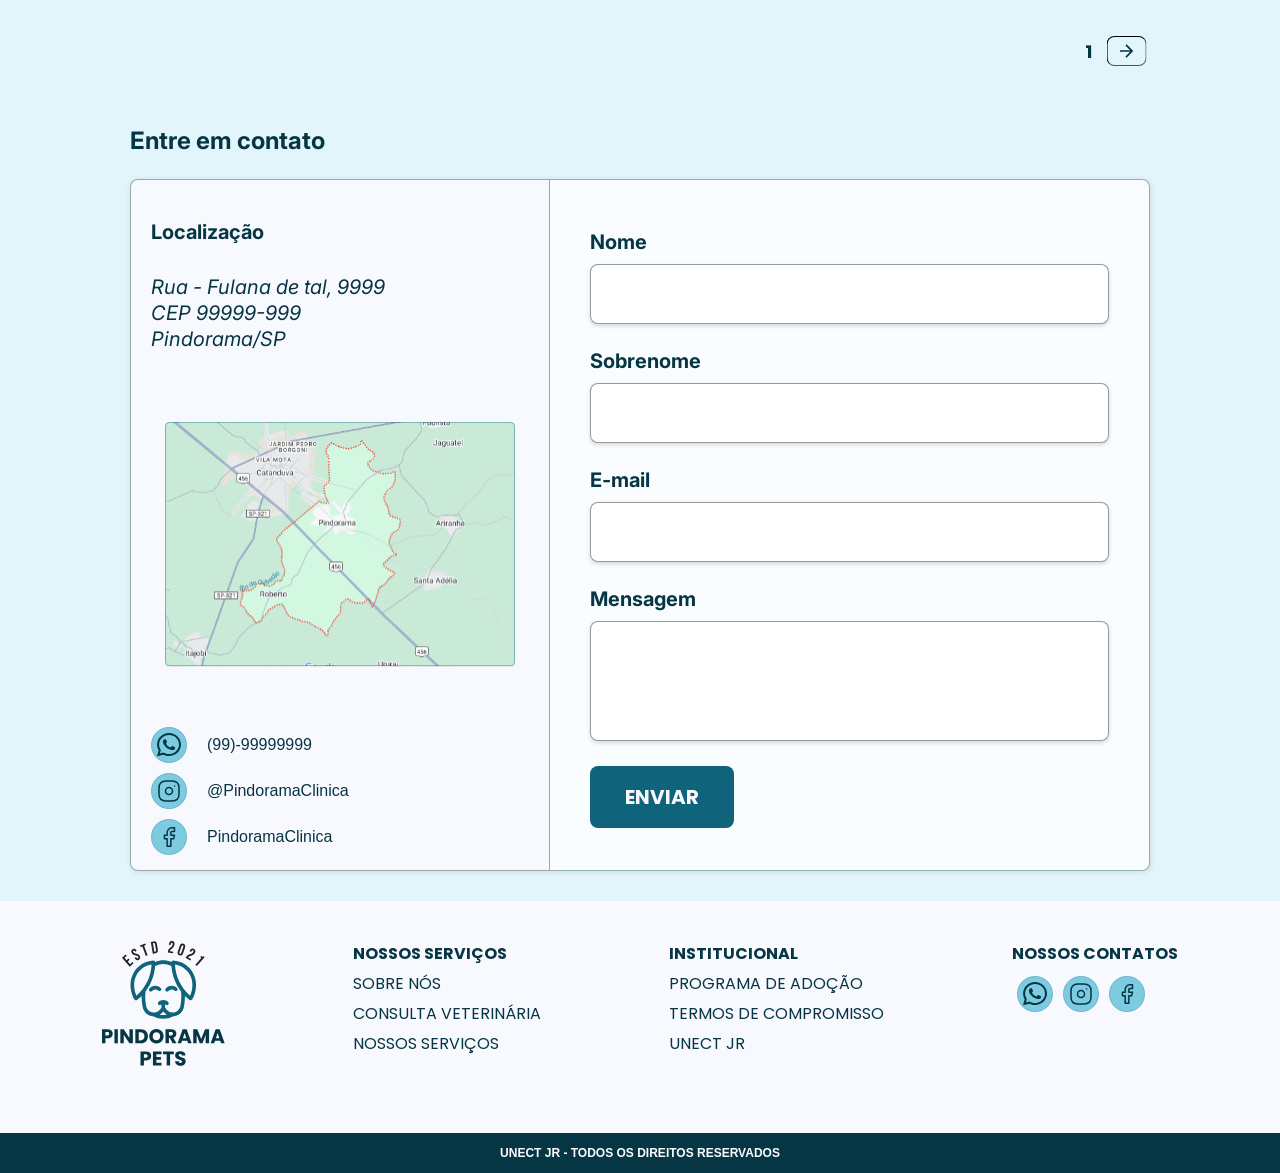
==== commit feecbc5c: "refact: Ajusta redirecionamento scroll dos botões e nav-links" ====
--- a/desktopModel.html
+++ b/desktopModel.html
@@ -36,7 +36,7 @@
                         <li><a href= "#inicio">Início</a></li>
                         <li><a href= "#servicos-1">Serviços</a></li>
                         <li><a href= "#quem-somos">Sobre nós</a></li>
-                        <li><a href= "#contato">Contato</a></li>
+                        <li><a href= "#form">Contato</a></li>
                     </ul>
                 </nav>
             </div>
@@ -56,7 +56,7 @@
                         </div>
 
                         <h1 id = texto-banner-central>Cuidando do Seu Pet com <br>Profissionalismo e Carinho</h1>
-                        <a href= "#contato" id= "botao-banner">Entre em contato</a>
+                        <a href= "#form" id= "botao-banner">Entre em contato</a>
 
                         <div class = "banner-central-imagens">
                             <!--Imagem dos pets-->
--- a/style.css
+++ b/style.css
@@ -143,6 +143,15 @@
 
 }
 
+#inicio,
+#servicos-1,
+#quem-somos,
+#form{
+
+  scroll-margin-top: 140px;
+
+}
+
 /* ====== BANNER ====== */
 
 #inicio{
@@ -1259,8 +1268,8 @@
 
   /* ====== HEADER MOBILE ====== */
   header {
-    height: auto;
-    padding: 10px 0;
+    height: 80px;
+    padding: 0;
     border-top: 30px solid var(--white-background);
     box-shadow: none;
   }
@@ -1662,6 +1671,8 @@
     align-items: center;
     box-sizing: border-box;
     justify-content: flex-end;
+
+    scroll-margin-top: 109.6px;
   }
 
   #div-contato {
@@ -1694,7 +1705,7 @@
     border: none;
     box-shadow: 0px 4px 4px 0px rgba(0, 0, 0, 0.25);
     gap: 20px;
-    justify-content: flex-end;
+    justify-content: flex-end;;
   }
 
   .form-grupo{
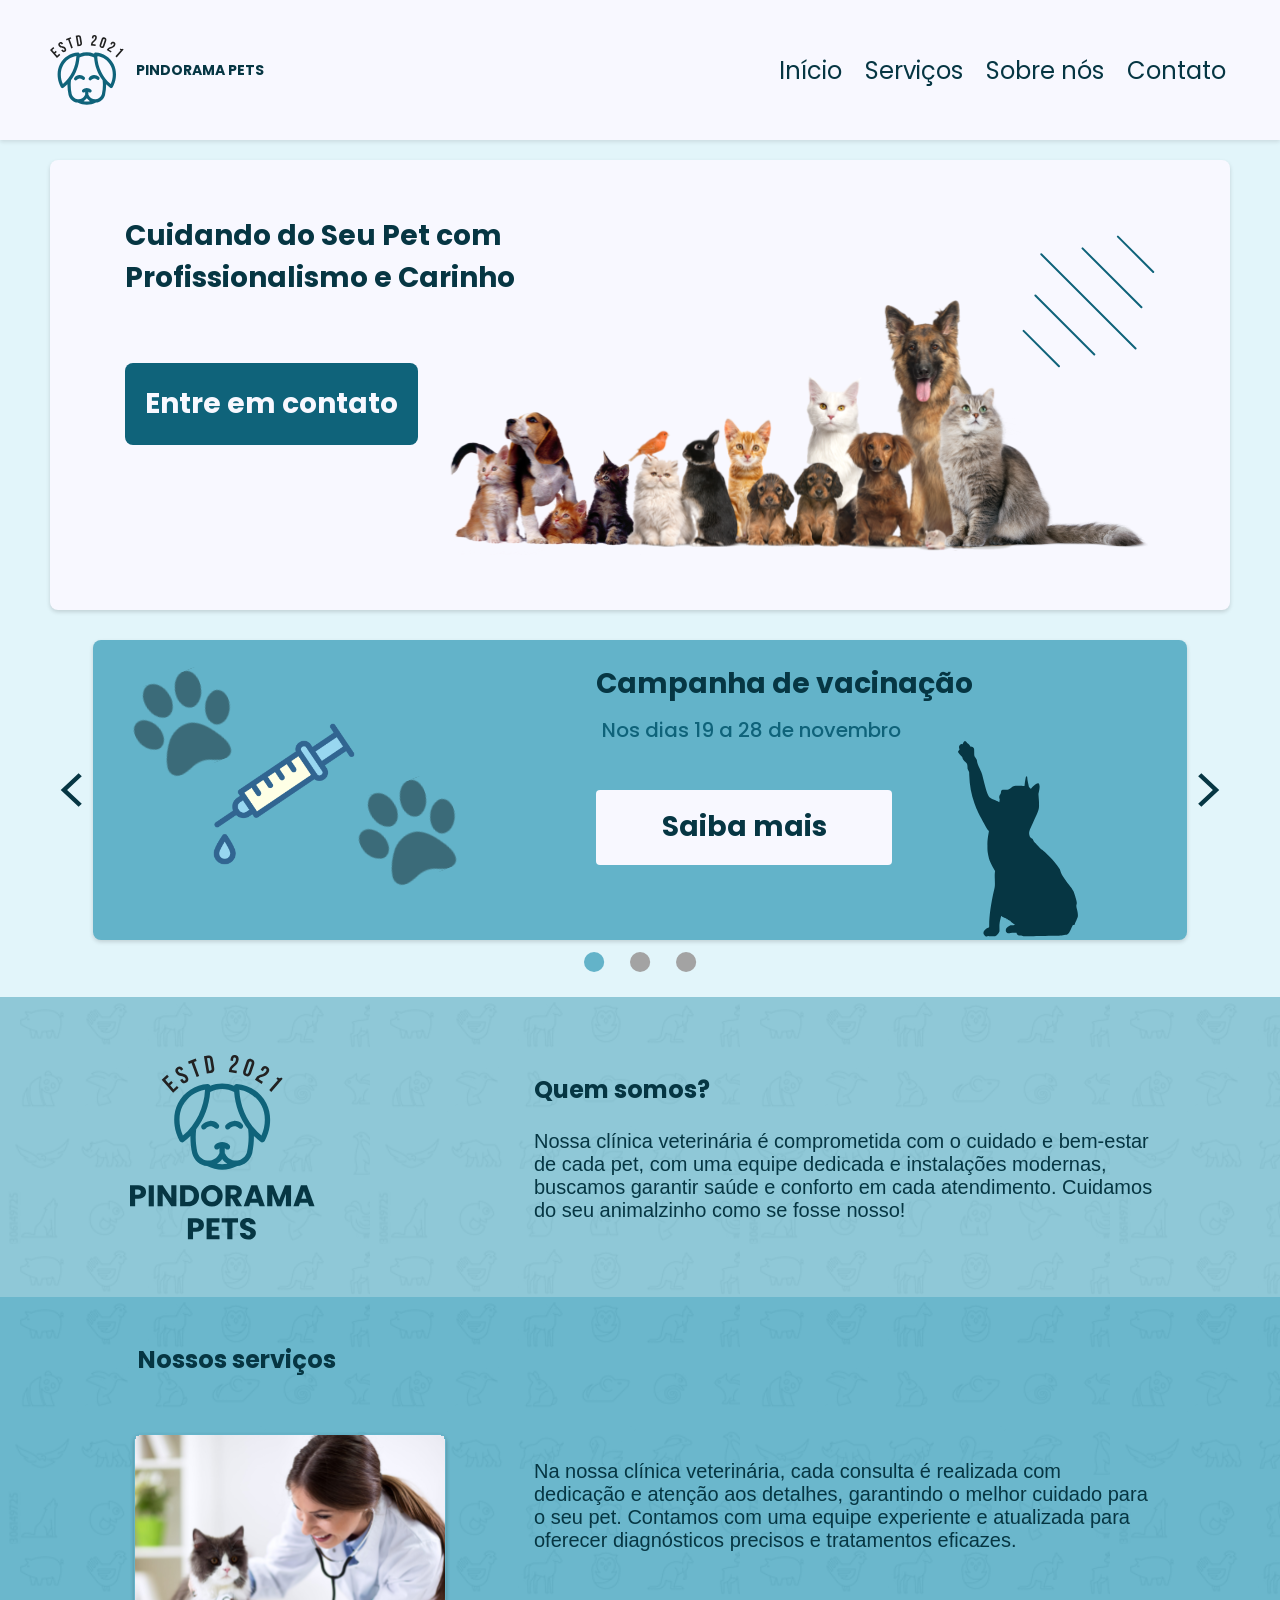
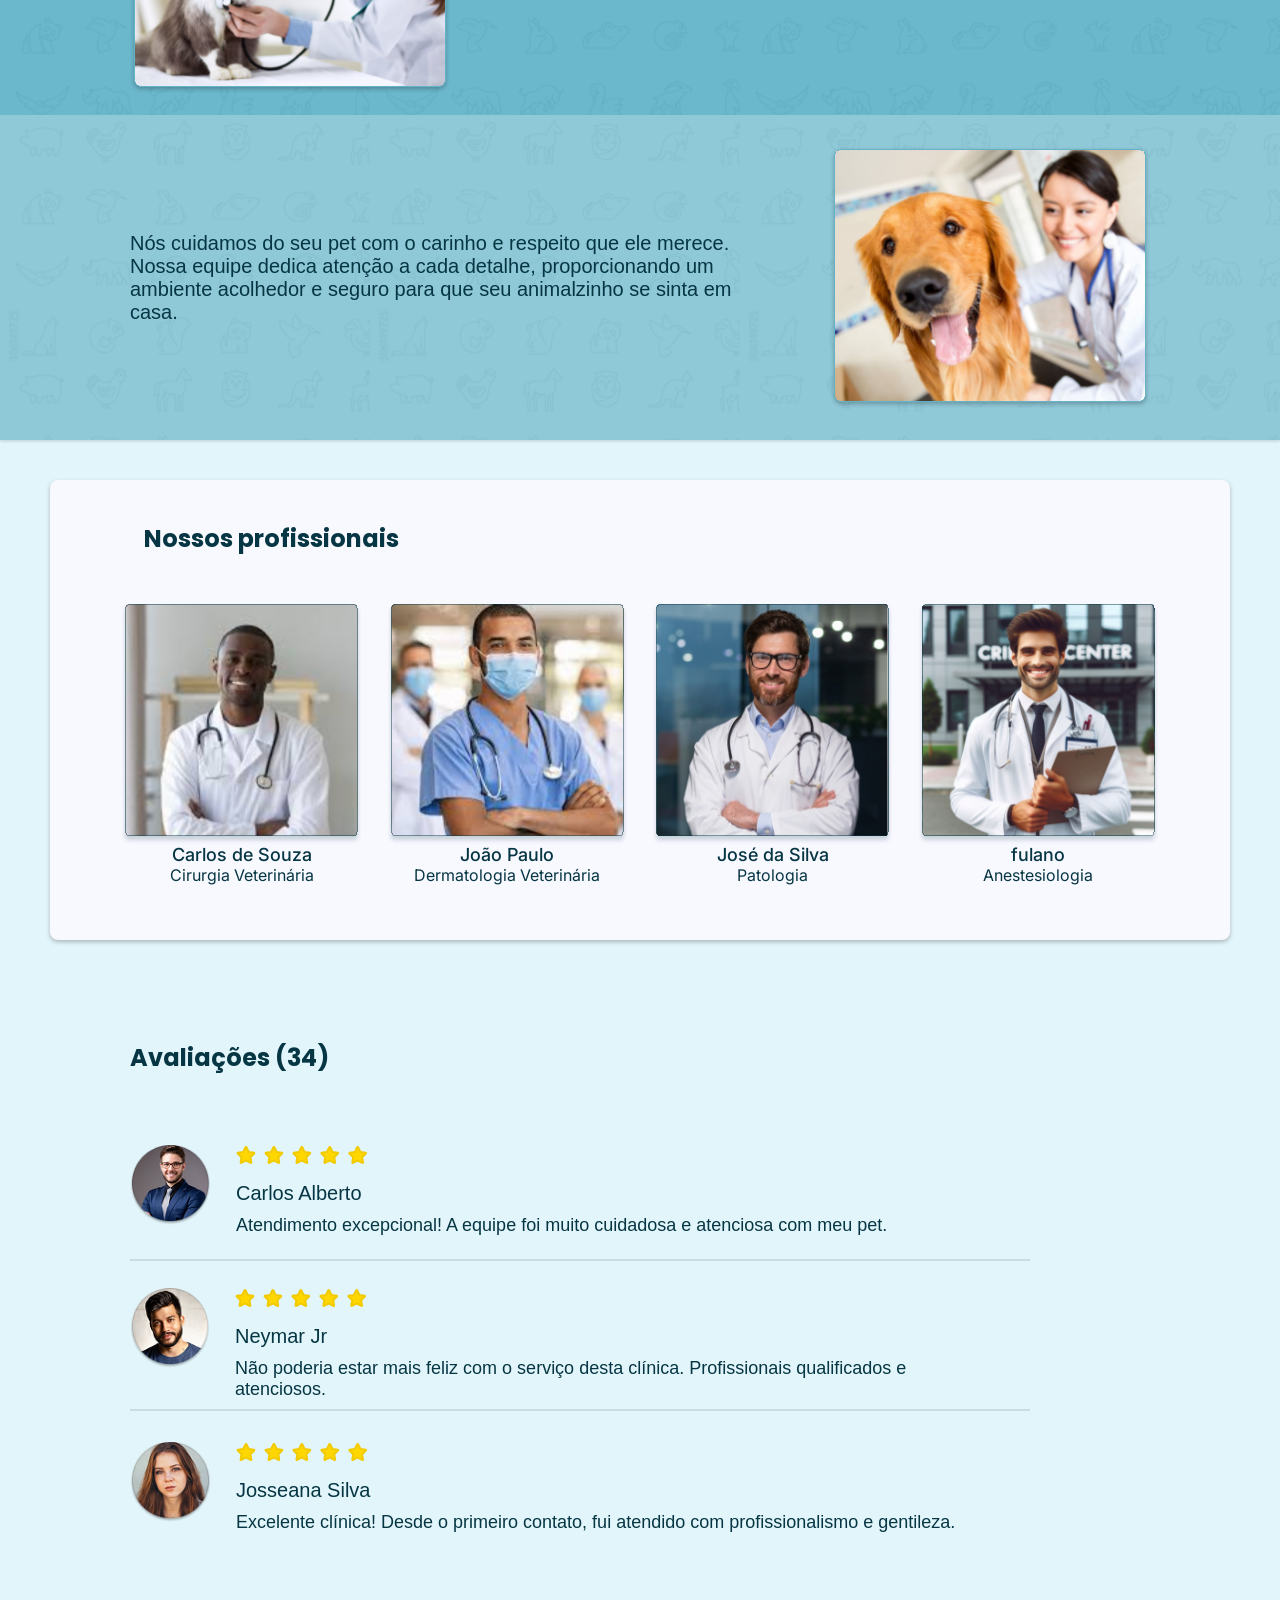
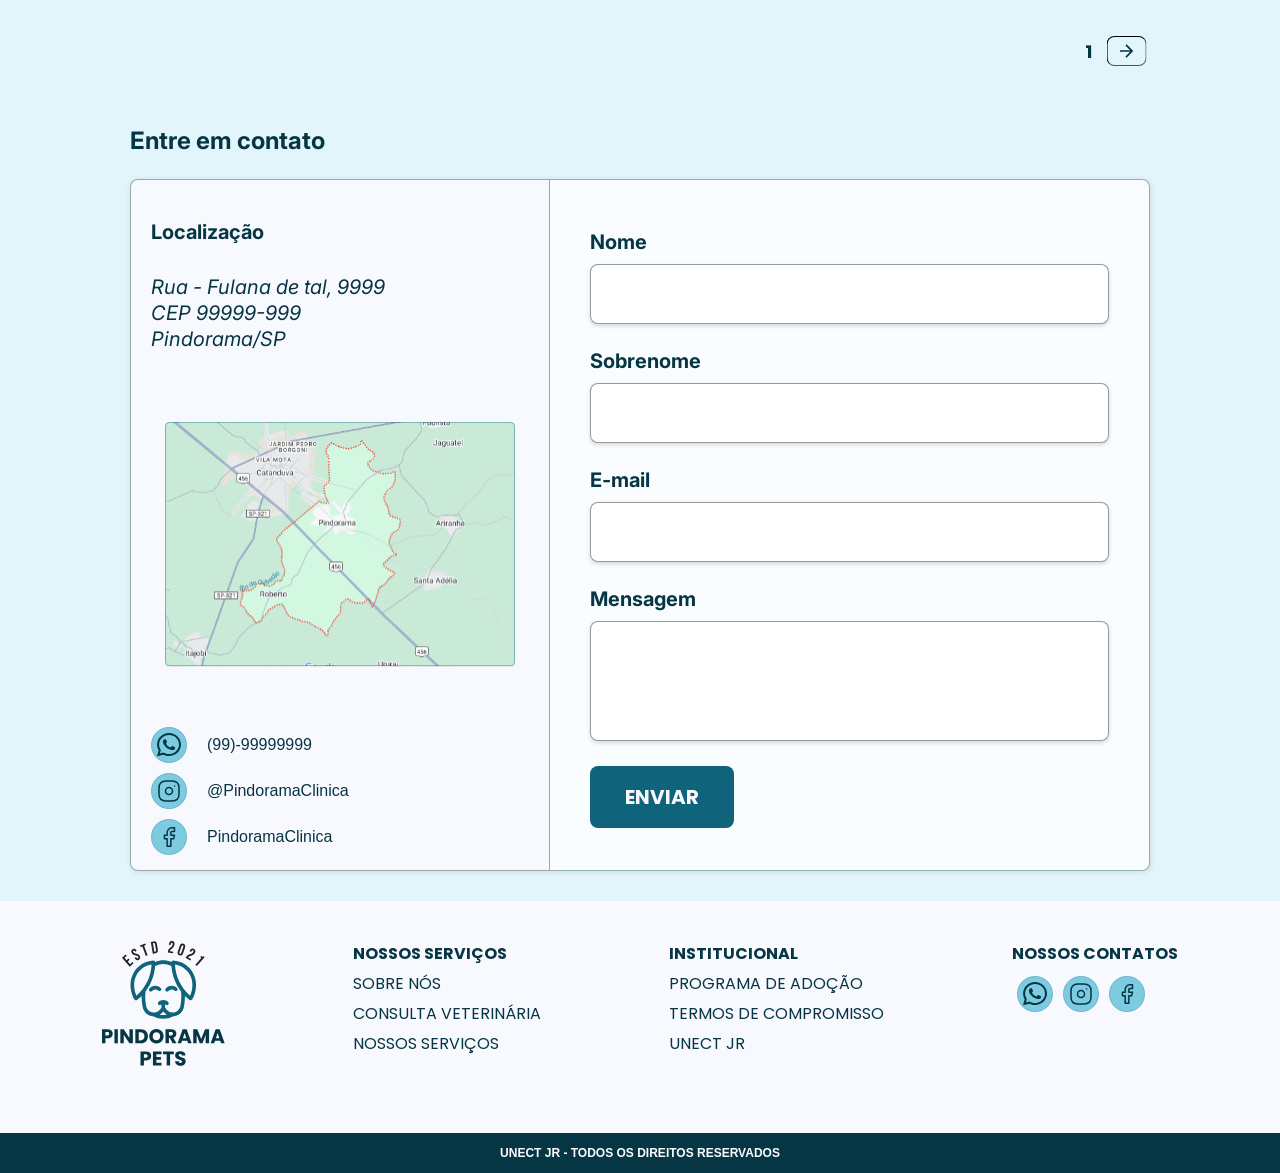
==== commit 2304cf92: "feat: Finaliza a responsividade do footer" ====
--- a/desktopModel.html
+++ b/desktopModel.html
@@ -461,7 +461,7 @@
                     </ul>
                 </div>
                 <div class="footer-elemento">
-                    <h4>Nossos contatos</h4>
+                    <h4 id = "contato-titulo">Nossos contatos</h4>
                     <ul id = "contato-linha">
                         <li><img src = "imagens/contato/icon-whatsapp.svg"></li>
                         <li><img src = "imagens/contato/icon-instagram.svg"></li>
--- a/style.css
+++ b/style.css
@@ -1659,7 +1659,7 @@
 
   /* ====== CONTATO MOBILE ====== */
   #contato {
-    padding-bottom: 20px;
+    padding-bottom: 0;
   }
 
   #div-total-contato {
@@ -1760,12 +1760,16 @@
   }
 
   /* ====== FOOTER MOBILE ====== */
+
   #footer-total {
-    flex-direction: column;
+
+    margin-top: 128px;
+    flex-direction: row;
     height: auto;
     gap: 30px;
     padding: 30px 20px;
     text-align: center;
+    position: relative;
   }
 
   .footer-elemento {
@@ -1773,15 +1777,33 @@
   }
 
   #contato-linha {
-    justify-content: center;
-  }
-
-  .footer-elemento h4 {
-    font-size: 16px;
+    
+    position: absolute;
+    left: 50%;
+    transform: translate(-50%);
+    top: -105px;
+    
+  }
+
+  #contato-linha img{
+    
+    width: 64px;
+    height: auto;
+    
+  }
+
+  #contato-titulo{
+
+    display: none;
+
+  }
+
+  .footer-elemento {
+    font-size: 13px;
   }
 
   .footer-elemento li {
-    font-size: 14px;
+    font-size: 12px;
   }
 
   #footer-imagem{
